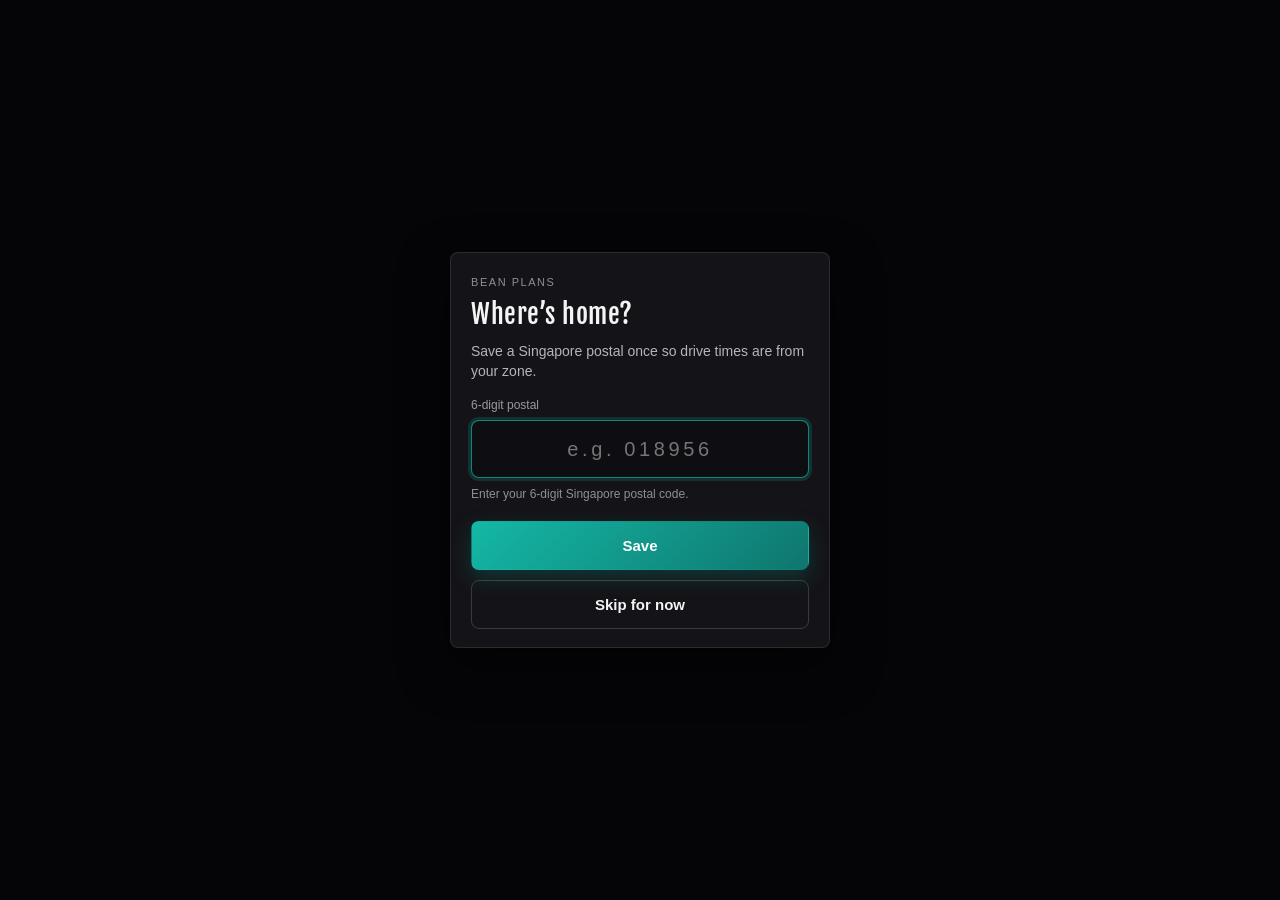
==== index.html @ d9439440 "Photo audit: replace dead/mismatched stills, add hh-prices pack - flavours: replace 2 dead Unsplash " ====
<!DOCTYPE html>
<html lang="en-SG">
<head>
  <meta charset="UTF-8" />
  <meta name="viewport" content="width=device-width, initial-scale=1, viewport-fit=cover" />
  <meta name="theme-color" content="#141418" />
  <meta name="description" content="Beanie Day — weekly couple discovery across Singapore." />
  <meta name="apple-mobile-web-app-capable" content="yes" />
  <meta name="apple-mobile-web-app-status-bar-style" content="black-translucent" />
  <meta name="apple-mobile-web-app-title" content="Bean Plans" />
  <meta name="mobile-web-app-capable" content="yes" />
  <meta name="format-detection" content="telephone=no" />
  <link rel="preconnect" href="https://fonts.googleapis.com" />
  <link rel="preconnect" href="https://fonts.gstatic.com" crossorigin />
  <link href="https://fonts.googleapis.com/css2?family=Cantarell:ital,wght@0,400;0,700;1,400&family=Fjalla+One&display=swap" rel="stylesheet" />
  <link rel="manifest" href="manifest.json" />
  <link rel="icon" href="icons/favicon.svg" type="image/svg+xml" />
  <link rel="apple-touch-icon" href="icons/icon-192.svg" />
  <link rel="stylesheet" href="css/app.css?v=1" />
  <title>Bean Plans</title>
  <script>
    // Ensure trailing slash on GitHub Pages project URLs so relative assets resolve
    (function () {
      var p = location.pathname;
      if (p.slice(-1) !== "/" && !/\.[a-zA-Z0-9]+$/.test(p)) {
        location.replace(p + "/" + location.search + location.hash);
      }
    })();
  </script>
</head>
<body class="intro-active">
  <a class="skip-link" href="#main">Skip to content</a>
  <noscript>
    <div style="padding:24px;font-family:system-ui;text-align:center">
      Beanie Day needs JavaScript enabled to load this week’s finds.
    </div>
  </noscript>

  <!-- Cinematic intro (Meat Mastery–style) -->
  <section class="intro" id="intro" aria-label="Explore Beanie Day">
    <div class="intro-panels">
      <button type="button" class="intro-panel intro-panel-food" data-enter-tab="flavours" aria-label="Explore Food">
        <div class="intro-panel-media" style="background-image:url('https://images.unsplash.com/photo-1414235077428-338989a2e8c0?w=1200&q=80&auto=format&fit=crop')"></div>
        <div class="intro-panel-shade"></div>
        <div class="intro-panel-copy intro-panel-copy-top">
          <h2 class="intro-panel-title">Food</h2>
          <p class="intro-panel-tag">TASTE, TABLE & NEW MENUS</p>
        </div>
      </button>

      <button type="button" class="intro-panel intro-panel-drinks" data-enter-tab="happy-hour" aria-label="Explore Drinks">
        <div class="intro-panel-media" style="background-image:url('https://images.unsplash.com/photo-1514362545857-3bc16c4c7d1b?w=1200&q=80&auto=format&fit=crop')"></div>
        <div class="intro-panel-shade"></div>
        <div class="intro-panel-copy intro-panel-copy-mid">
          <h2 class="intro-panel-title">Drinks</h2>
          <p class="intro-panel-tag">POUR, SIP & HAPPY HOUR</p>
        </div>
      </button>

      <button type="button" class="intro-panel intro-panel-activities" data-enter-tab="this-week" aria-label="Explore Activities">
        <div class="intro-panel-media" style="background-image:url('https://images.unsplash.com/photo-1492684223066-81342ee5ff30?w=1200&q=80&auto=format&fit=crop')"></div>
        <div class="intro-panel-shade"></div>
        <div class="intro-panel-copy intro-panel-copy-bottom">
          <h2 class="intro-panel-title">Activities</h2>
          <p class="intro-panel-tag">GO, BROWSE & DISCOVER</p>
        </div>
      </button>
    </div>

  </section>

  <div class="app-shell" id="app-shell">
  <div class="bg-blobs" aria-hidden="true">
    <span class="blob blob-a"></span>
    <span class="blob blob-b"></span>
    <span class="blob blob-c"></span>
  </div>

  <header class="top-bar" id="nav-bar">
    <div class="top-bar-inner">
      <button type="button" class="brand-lockup brand-lockup-btn" id="home-btn" title="Back to explore" aria-label="Back to explore">
        <span class="brand-mark" aria-hidden="true">🧢</span>
        <div class="brand-text">
          <p class="brand-name">Bean Plans</p>
          <p class="brand-sub" id="week-label">This week</p>
        </div>
      </button>
      <div class="top-actions">
        <button type="button" class="fab-btn" id="install-btn" hidden title="Install" aria-label="Install">
          <span aria-hidden="true">↓</span>
        </button>
        <button type="button" class="fab-btn" id="search-toggle" title="Search" aria-label="Search" aria-expanded="false" aria-controls="search-sheet" hidden>
          <span aria-hidden="true">🔍</span>
        </button>
        <button type="button" class="fab-btn menu-toggle" id="menu-toggle" title="Menu" aria-label="Menu" aria-expanded="false" aria-controls="nav-drawer">
          <span class="menu-icon" aria-hidden="true"><span></span><span></span><span></span></span>
        </button>
      </div>
    </div>
  </header>

  <div class="nav-backdrop" id="nav-backdrop" hidden></div>
  <nav class="nav-drawer" id="nav-drawer" hidden aria-label="Main menu">
    <div class="nav-drawer-inner">
      <p class="nav-drawer-kicker">Bean Plans</p>
      <button type="button" class="nav-drawer-item" data-nav-action="explore">
        <span aria-hidden="true">🏠</span> Explore
      </button>
      <button type="button" class="nav-drawer-item" data-nav-action="search">
        <span aria-hidden="true">🔍</span> Search
      </button>
      <button type="button" class="nav-drawer-item" data-nav-action="install">
        <span aria-hidden="true">↓</span> Install
      </button>
      <button type="button" class="nav-drawer-item" data-nav-action="home-postal">
        <span aria-hidden="true">📮</span> Home postal
      </button>
      <a class="nav-drawer-item" href="causeway.html">
        <span aria-hidden="true">🛣️</span> Causeway traffic
      </a>
      <p class="nav-drawer-note">Near-home first · fresh finds only</p>
    </div>
  </nav>

  <main id="main" class="main">
    <section class="hero" id="hero">
      <div class="hero-badge">
        <span class="pulse-dot" aria-hidden="true"></span>
        <span id="week-refresh">Fresh finds this week</span>
      </div>
      <h1 class="hero-title">What’s new this week?</h1>
      <p class="hero-note" id="week-note">Fresh openings, pop-ups, and limited-run finds — not the places you already know.</p>
      <div class="hero-stats" id="hero-stats" aria-hidden="true">
        <div class="stat-chip"><span class="stat-emoji">🆕</span><span class="stat-num" id="stat-picks">0</span><span class="stat-lbl">fresh picks</span></div>
        <div class="stat-chip"><span class="stat-emoji">🍺</span><span class="stat-num" id="stat-hh">0</span><span class="stat-lbl">new deals</span></div>
        <div class="stat-chip"><span class="stat-emoji">🏡</span><span class="stat-num" id="stat-near">0</span><span class="stat-lbl">near finds</span></div>
      </div>
    </section>

    <div class="search-sheet" id="search-sheet" hidden>
      <div class="search-field">
        <span class="search-emoji" aria-hidden="true">🔎</span>
        <label class="sr-only" for="search-input">Search</label>
        <input type="search" id="search-input" placeholder="Search places, food, deals…" autocomplete="off" enterkeyhint="search" />
        <button type="button" class="search-clear" id="search-clear" hidden aria-label="Clear">✕</button>
      </div>
      <div class="filter-row" id="filter-chips" role="group" aria-label="Filters">
        <button type="button" class="filter-pill" data-filter="AC" aria-pressed="false"><span>❄️</span> AC</button>
        <button type="button" class="filter-pill" data-filter="near" aria-pressed="false"><span>🏡</span> Near</button>
        <button type="button" class="filter-pill" data-filter="highlight" aria-pressed="false"><span>⭐</span> Top</button>
        <button type="button" class="filter-pill" data-filter="weekend" aria-pressed="false"><span>🎉</span> Weekend</button>
      </div>
    </div>

    <!-- Horizontal category scroller -->
    <div class="cat-scroll-wrap">
      <div class="cat-scroll" id="cat-scroll" role="tablist" aria-label="Categories">
        <!-- Injected -->
      </div>
    </div>

    <section class="tab-panel" id="tab-panel" role="tabpanel">
      <header class="section-header">
        <div class="section-icon" id="section-icon" aria-hidden="true">✨</div>
        <div class="section-header-text">
          <h2 class="section-title" id="panel-title">This Week</h2>
          <p class="section-subtitle" id="panel-blurb"></p>
        </div>
        <span class="section-count" id="section-count" hidden></span>
      </header>

      <div class="hh-banner" id="hh-banner" hidden>
        <div class="hh-banner-text">
          <strong>🍻 Hunting the cheapest pint?</strong>
          <span>Happy-hour draught prices across Singapore, ranked cheapest first.</span>
        </div>
        <button type="button" class="hh-banner-cta" id="hh-banner-link">See ranking →</button>
      </div>

      <div class="card-list" id="card-list">
        <div class="loading-state">
          <div class="loading-cards" aria-hidden="true">
            <div class="skeleton-card"></div>
            <div class="skeleton-card"></div>
          </div>
          <p>Gathering this week’s vibes…</p>
        </div>
      </div>

      <div class="empty-state" id="empty-state" hidden>
        <div class="empty-art" aria-hidden="true">🧐</div>
        <p class="empty-title">Nothing in this section</p>
        <p class="empty-copy">Try another category — fresh picks rotate every Friday.</p>
      </div>
    </section>

    <footer class="app-footer">
      <p class="footer-line" id="footer-sources"></p>
      <p class="footer-offline" id="offline-status" hidden>📡 Offline · showing saved week</p>
    </footer>
  </main>

  <nav class="tab-bar" id="tab-nav" aria-label="Sections" role="tablist"></nav>
  </div><!-- /.app-shell -->


  <div id="home-postal-modal" class="home-postal-modal" hidden aria-hidden="true" role="dialog" aria-modal="true" aria-labelledby="home-postal-title">
    <div class="home-postal-backdrop" id="home-postal-backdrop"></div>
    <div class="home-postal-card">
      <p class="home-postal-kicker">Bean Plans</p>
      <h2 class="home-postal-title" id="home-postal-title">Where’s home?</h2>
      <p class="home-postal-copy">Save a Singapore postal once so drive times are from your zone.</p>
      <label class="home-postal-label" for="home-postal-input">6-digit postal</label>
      <input id="home-postal-input" class="home-postal-input" type="text" inputmode="numeric" pattern="[0-9]{6}" maxlength="6" autocomplete="postal-code" placeholder="e.g. 018956" aria-describedby="home-postal-error home-postal-hint" />
      <p class="home-postal-error" id="home-postal-error" hidden role="alert"></p>
      <p class="home-postal-hint" id="home-postal-hint"></p>
      <div class="home-postal-actions">
        <button type="button" class="home-postal-btn home-postal-btn-primary" id="home-postal-save">Save</button>
        <button type="button" class="home-postal-btn home-postal-btn-secondary" id="home-postal-skip">Skip for now</button>
      </div>
    </div>
  </div>

  <div class="toast" id="toast" role="status" aria-live="polite" hidden></div>

  <dialog class="sheet" id="ios-install-dialog">
    <form method="dialog" class="sheet-body">
      <div class="sheet-handle" aria-hidden="true"></div>
      <div class="sheet-emoji" aria-hidden="true">📱</div>
      <h3 class="sheet-title">Add to Home Screen</h3>
      <p class="sheet-copy">iPhone: Share → <strong>Add to Home Screen</strong></p>
      <p class="sheet-copy">Android: menu → <strong>Install app</strong></p>
      <button type="submit" class="btn-fill">Got it ✨</button>
    </form>
  </dialog>

  <script src="js/beanie-guards.js?v=3" defer></script>
  <script src="js/home-postal.js?v=6" defer></script>
  <script src="js/app.js?v=27" defer></script>
  <script>
    // Intro taps must work even if the baked part loader fails
    (function () {
      var intro = document.getElementById("intro");
      if (!intro) return;
      intro.addEventListener("click", function (e) {
        var panel = e.target && e.target.closest && e.target.closest("[data-enter-tab]");
        if (!panel) return;
        var tab = panel.getAttribute("data-enter-tab") || "this-week";
        if (typeof window.__beanieEnterApp === "function") {
          window.__beanieEnterApp(tab);
          return;
        }
        document.body.classList.remove("intro-active", "postal-pending");
        if (location.hash !== "#" + tab) location.hash = tab;
      });
    })();
  </script>
  <script>
    // If the app shell never paints cards within 8s, offer a hard reset (clears SW + caches)
    window.__beanieBoot = setTimeout(function () {
      var list = document.getElementById("card-list");
      if (!list || list.querySelector(".card") || list.querySelector(".empty-state")) return;
      list.textContent = "";
      var box = document.createElement("div");
      box.className = "empty-state";
      box.style.padding = "32px 16px";
      box.innerHTML =
        '<div class="empty-art">🔄</div>' +
        '<p class="empty-title">Stuck loading?</p>' +
        '<p class="empty-copy">Tap below to clear the cache and reload.</p>' +
        '<button type="button" id="beanie-hard-reset" class="btn-fill" style="margin-top:16px">Reload clean</button>';
      list.appendChild(box);
      var btn = document.getElementById("beanie-hard-reset");
      if (btn) {
        btn.onclick = function () {
          var done = function () {
            location.reload();
          };
          if ("serviceWorker" in navigator) {
            navigator.serviceWorker.getRegistrations().then(function (regs) {
              return Promise.all(regs.map(function (r) { return r.unregister(); }));
            }).then(function () {
              if (window.caches) {
                return caches.keys().then(function (keys) {
                  return Promise.all(keys.map(function (k) { return caches.delete(k); }));
                });
              }
            }).then(done).catch(done);
          } else {
            done();
          }
        };
      }
    }, 8000);
  </script>
</body>
</html>
---- css/app.css ----
/* Beanie Day — visual-first, colorful, friendly UI */

:root {
  --bg: #f4f7fb;
  --surface: #ffffff;
  --ink: #0f172a;
  --ink-2: #475569;
  --ink-3: #94a3b8;
  --line: rgba(15, 23, 42, 0.08);
  --teal: #0f766e;
  --teal-bright: #14b8a6;
  --coral: #f97316;
  --pink: #ec4899;
  --violet: #8b5cf6;
  --blue: #3b82f6;
  --amber: #f59e0b;
  --rose: #f43f5e;
  --lime: #84cc16;
  --sky: #0ea5e9;
  --shadow: 0 12px 40px rgba(15, 23, 42, 0.1);
  --shadow-sm: 0 4px 16px rgba(15, 23, 42, 0.08);
  --radius: 22px;
  --radius-sm: 14px;
  --tab-h: 68px;
  --safe-b: env(safe-area-inset-bottom, 0px);
  --safe-t: env(safe-area-inset-top, 0px);
  --font: -apple-system, BlinkMacSystemFont, "SF Pro Text", "Segoe UI", Roboto, Helvetica, Arial, sans-serif;
  --ease: cubic-bezier(0.22, 1, 0.36, 1);
  --spring: cubic-bezier(0.34, 1.4, 0.64, 1);
  --max: 560px;
}

@media (prefers-color-scheme: dark) {
  :root {
    --bg: #0b1220;
    --surface: #151d2e;
    --ink: #f1f5f9;
    --ink-2: #94a3b8;
    --ink-3: #64748b;
    --line: rgba(255, 255, 255, 0.08);
    --shadow: 0 12px 40px rgba(0, 0, 0, 0.45);
    --shadow-sm: 0 4px 16px rgba(0, 0, 0, 0.3);
  }

  .skeleton-card {
    background: linear-gradient(90deg, #1e293b 25%, #334155 50%, #1e293b 75%);
  }
}

*,
*::before,
*::after {
  box-sizing: border-box;
}

html {
  -webkit-text-size-adjust: 100%;
  scroll-behavior: smooth;
}

body {
  margin: 0;
  min-height: 100dvh;
  font-family: var(--font);
  font-size: 16px;
  line-height: 1.4;
  color: var(--ink);
  background: var(--bg);
  padding-bottom: calc(var(--tab-h) + var(--safe-b) + 20px);
  -webkit-font-smoothing: antialiased;
  overflow-x: hidden;
}

/* ========== Intro landing (Meat Mastery style) ========== */

body.intro-active {
  padding-bottom: 0;
  overflow: hidden;
  background: #000;
}

body.intro-active .app-shell {
  visibility: hidden;
  pointer-events: none;
  position: fixed;
  inset: 0;
  opacity: 0;
}

body.intro-active .intro {
  display: flex;
}

.intro {
  display: none;
  position: fixed;
  inset: 0;
  z-index: 200;
  background: #050505;
  flex-direction: column;
  color: #fff;
  animation: introIn 0.55s var(--ease) both;
}

.intro.is-leaving {
  animation: introOut 0.4s var(--ease) both;
  pointer-events: none;
}

@keyframes introIn {
  from {
    opacity: 0;
  }
  to {
    opacity: 1;
  }
}

@keyframes introOut {
  to {
    opacity: 0;
    transform: scale(1.02);
  }
}

.intro-panels {
  position: absolute;
  inset: 0;
  display: flex;
  flex-direction: column;
}

.intro-panel {
  position: relative;
  flex: 1;
  border: 0;
  padding: 0;
  margin: 0;
  cursor: pointer;
  overflow: hidden;
  text-align: left;
  color: #fff;
  background: #111;
  -webkit-tap-highlight-color: transparent;
  transition: flex 0.45s var(--ease);
}

.intro-panel:active {
  flex: 1.15;
}

.intro-panel-media {
  position: absolute;
  inset: 0;
  background-size: cover;
  background-position: center;
  transform: scale(1.06);
  transition: transform 0.7s var(--ease), filter 0.35s;
  filter: brightness(0.72) saturate(1.05);
}

.intro-panel:hover .intro-panel-media,
.intro-panel:focus-visible .intro-panel-media {
  transform: scale(1.12);
  filter: brightness(0.85) saturate(1.1);
}

.intro-panel-shade {
  position: absolute;
  inset: 0;
  background:
    linear-gradient(180deg, rgba(0, 0, 0, 0.15) 0%, transparent 35%, rgba(0, 0, 0, 0.75) 100%),
    linear-gradient(90deg, rgba(0, 0, 0, 0.35) 0%, transparent 55%);
  pointer-events: none;
}

/* Diagonal cuts between panels — like the reference */
.intro-panel-food {
  clip-path: polygon(0 0, 100% 0, 100% 88%, 0 100%);
  z-index: 3;
  margin-bottom: -8%;
}

.intro-panel-drinks {
  clip-path: polygon(0 12%, 100% 0, 100% 88%, 0 100%);
  z-index: 2;
  margin-top: -4%;
  margin-bottom: -8%;
}

.intro-panel-activities {
  clip-path: polygon(0 12%, 100% 0, 100% 100%, 0 100%);
  z-index: 1;
  margin-top: -4%;
}

.intro-panel-copy {
  position: absolute;
  z-index: 2;
  left: 22px;
  right: 34px;
  padding-bottom: env(safe-area-inset-bottom, 0px);
}

.intro-panel-copy-top {
  top: max(52px, calc(env(safe-area-inset-top, 0px) + 36px));
}

.intro-panel-copy-mid {
  bottom: 28%;
}

.intro-panel-copy-bottom {
  bottom: max(28px, calc(env(safe-area-inset-bottom, 0px) + 20px));
  text-align: right;
}

.intro-panel-title {
  margin: 0;
  font-size: clamp(36px, 10vw, 48px);
  font-weight: 800;
  letter-spacing: -0.03em;
  line-height: 1;
  text-shadow: 0 8px 32px rgba(0, 0, 0, 0.45);
}

.intro-panel-tag {
  margin: 8px 0 0;
  font-size: 11px;
  font-weight: 700;
  letter-spacing: 0.18em;
  text-transform: uppercase;
  color: rgba(255, 255, 255, 0.82);
  text-shadow: 0 2px 12px rgba(0, 0, 0, 0.5);
}

.brand-lockup-btn {
  border: 0;
  background: transparent;
  padding: 0;
  cursor: pointer;
  text-align: left;
  font: inherit;
  color: inherit;
}

.brand-lockup-btn:active {
  opacity: 0.75;
}

/* When app is showing */
body:not(.intro-active) .intro {
  display: none;
}

body:not(.intro-active) .app-shell {
  visibility: visible;
  opacity: 1;
  pointer-events: auto;
  position: relative;
  animation: appIn 0.45s var(--ease) both;
}

@keyframes appIn {
  from {
    opacity: 0;
    transform: translateY(12px);
  }
  to {
    opacity: 1;
    transform: none;
  }
}

@media (min-width: 700px) {
  .intro-panels {
    flex-direction: row;
  }

  .intro-panel-food,
  .intro-panel-drinks,
  .intro-panel-activities {
    clip-path: none;
    margin: 0;
    flex: 1;
  }

  .intro-panel-food {
    clip-path: polygon(0 0, 100% 0, 92% 100%, 0 100%);
    z-index: 3;
  }

  .intro-panel-drinks {
    clip-path: polygon(8% 0, 100% 0, 92% 100%, 0 100%);
    z-index: 2;
    margin-left: -4%;
    margin-right: -4%;
  }

  .intro-panel-activities {
    clip-path: polygon(8% 0, 100% 0, 100% 100%, 0 100%);
    z-index: 1;
  }

  .intro-panel-copy-top,
  .intro-panel-copy-mid,
  .intro-panel-copy-bottom {
    top: auto;
    bottom: 40px;
    text-align: left;
  }
}

@media (prefers-reduced-motion: reduce) {
  .intro,
  .intro-panel-media,
  body:not(.intro-active) .app-shell {
    animation: none !important;
    transition: none !important;
  }
}

button,
input {
  font: inherit;
  color: inherit;
  -webkit-tap-highlight-color: transparent;
}

a {
  color: var(--teal);
}

img {
  display: block;
  max-width: 100%;
}

.sr-only {
  position: absolute;
  width: 1px;
  height: 1px;
  padding: 0;
  margin: -1px;
  overflow: hidden;
  clip: rect(0, 0, 0, 0);
  border: 0;
}

.skip-link {
  position: absolute;
  left: 12px;
  top: -48px;
  z-index: 200;
  background: var(--teal);
  color: #fff;
  padding: 8px 14px;
  border-radius: 10px;
  text-decoration: none;
  font-weight: 600;
}

.skip-link:focus {
  top: calc(var(--safe-t) + 12px);
}

/* Animated background blobs */
.bg-blobs {
  position: fixed;
  inset: 0;
  pointer-events: none;
  z-index: 0;
  overflow: hidden;
}

.blob {
  position: absolute;
  border-radius: 50%;
  filter: blur(60px);
  opacity: 0.45;
  animation: floatBlob 14s ease-in-out infinite;
}

.blob-a {
  width: 280px;
  height: 280px;
  background: #5eead4;
  top: -60px;
  right: -40px;
}

.blob-b {
  width: 240px;
  height: 240px;
  background: #fdba74;
  top: 30%;
  left: -80px;
  animation-delay: -4s;
}

.blob-c {
  width: 200px;
  height: 200px;
  background: #c4b5fd;
  bottom: 15%;
  right: -50px;
  animation-delay: -8s;
}

@keyframes floatBlob {
  0%,
  100% {
    transform: translate(0, 0) scale(1);
  }
  50% {
    transform: translate(20px, -24px) scale(1.08);
  }
}

@media (prefers-color-scheme: dark) {
  .blob {
    opacity: 0.18;
  }
}

/* Top bar */
.top-bar {
  position: sticky;
  top: 0;
  z-index: 50;
  padding-top: var(--safe-t);
  background: rgba(244, 247, 251, 0.78);
  backdrop-filter: blur(16px) saturate(160%);
  -webkit-backdrop-filter: blur(16px) saturate(160%);
  border-bottom: 1px solid transparent;
  transition: border-color 0.2s, box-shadow 0.2s;
}

@media (prefers-color-scheme: dark) {
  .top-bar {
    background: rgba(11, 18, 32, 0.8);
  }
}

.top-bar.is-scrolled {
  border-bottom-color: var(--line);
  box-shadow: 0 4px 20px rgba(15, 23, 42, 0.06);
}

.top-bar-inner {
  max-width: var(--max);
  margin: 0 auto;
  padding: 10px 16px;
  display: flex;
  align-items: center;
  justify-content: space-between;
  gap: 12px;
}

.brand-lockup {
  display: flex;
  align-items: center;
  gap: 10px;
  min-width: 0;
}

.brand-avatar {
  width: 42px;
  height: 42px;
  border-radius: 14px;
  display: grid;
  place-items: center;
  font-size: 22px;
  background: linear-gradient(135deg, #14b8a6, #0f766e);
  box-shadow: 0 6px 16px rgba(15, 118, 110, 0.35);
  animation: bob 3s ease-in-out infinite;
}

@keyframes bob {
  0%,
  100% {
    transform: translateY(0);
  }
  50% {
    transform: translateY(-3px);
  }
}

.brand-name {
  margin: 0;
  font-size: 17px;
  font-weight: 800;
  letter-spacing: -0.02em;
  color: var(--ink);
}

.brand-sub {
  margin: 1px 0 0;
  font-size: 12px;
  font-weight: 600;
  color: var(--teal);
}

.top-actions {
  display: flex;
  gap: 8px;
}

.fab-btn {
  width: 42px;
  height: 42px;
  border: 0;
  border-radius: 14px;
  background: var(--surface);
  box-shadow: var(--shadow-sm);
  cursor: pointer;
  font-size: 18px;
  display: grid;
  place-items: center;
  transition: transform 0.2s var(--spring), box-shadow 0.2s;
}

.fab-btn:active {
  transform: scale(0.9);
}

.fab-btn[aria-expanded="true"] {
  background: linear-gradient(135deg, #14b8a6, #0f766e);
  box-shadow: 0 6px 16px rgba(15, 118, 110, 0.3);
}

/* Main */
.main {
  position: relative;
  z-index: 1;
  max-width: var(--max);
  margin: 0 auto;
  padding: 8px 16px 28px;
}

/* Hero */
.hero {
  padding: 8px 4px 18px;
  animation: fadeUp 0.5s var(--ease) both;
}

.hero-badge {
  display: inline-flex;
  align-items: center;
  gap: 8px;
  background: var(--surface);
  border-radius: 999px;
  padding: 6px 12px 6px 8px;
  font-size: 12px;
  font-weight: 700;
  color: var(--ink-2);
  box-shadow: var(--shadow-sm);
  margin-bottom: 12px;
}

.pulse-dot {
  width: 8px;
  height: 8px;
  border-radius: 50%;
  background: #22c55e;
  box-shadow: 0 0 0 0 rgba(34, 197, 94, 0.5);
  animation: pulse 1.8s ease-out infinite;
}

@keyframes pulse {
  0% {
    box-shadow: 0 0 0 0 rgba(34, 197, 94, 0.5);
  }
  70% {
    box-shadow: 0 0 0 10px rgba(34, 197, 94, 0);
  }
  100% {
    box-shadow: 0 0 0 0 rgba(34, 197, 94, 0);
  }
}

.hero-title {
  margin: 0;
  font-size: clamp(28px, 7vw, 36px);
  font-weight: 900;
  letter-spacing: -0.03em;
  line-height: 1.1;
  background: linear-gradient(120deg, #0f766e 0%, #2563eb 45%, #db2777 100%);
  -webkit-background-clip: text;
  background-clip: text;
  color: transparent;
}

.hero-note {
  margin: 10px 0 0;
  font-size: 15px;
  color: var(--ink-2);
  line-height: 1.45;
  max-width: 34em;
}

.hero-stats {
  display: flex;
  flex-wrap: wrap;
  gap: 8px;
  margin-top: 16px;
}

.stat-chip {
  display: inline-flex;
  align-items: center;
  gap: 6px;
  background: var(--surface);
  border-radius: 14px;
  padding: 8px 12px;
  box-shadow: var(--shadow-sm);
  font-size: 13px;
  font-weight: 700;
  animation: fadeUp 0.55s var(--ease) both;
}

.stat-chip:nth-child(2) {
  animation-delay: 0.06s;
}
.stat-chip:nth-child(3) {
  animation-delay: 0.12s;
}

.stat-emoji {
  font-size: 16px;
}
.stat-num {
  color: var(--ink);
  font-variant-numeric: tabular-nums;
}
.stat-lbl {
  color: var(--ink-3);
  font-weight: 600;
}

/* Search */
.search-sheet {
  margin-bottom: 14px;
  animation: fadeUp 0.3s var(--ease);
}

.search-sheet[hidden] {
  display: none;
}

.search-field {
  display: flex;
  align-items: center;
  gap: 8px;
  background: var(--surface);
  border-radius: 16px;
  padding: 12px 14px;
  box-shadow: var(--shadow-sm);
  border: 2px solid transparent;
  transition: border-color 0.2s;
}

.search-field:focus-within {
  border-color: var(--teal-bright);
}

.search-emoji {
  font-size: 16px;
}

#search-input {
  flex: 1;
  border: 0;
  outline: none;
  background: transparent;
  font-size: 16px;
  min-width: 0;
}

#search-input::placeholder {
  color: var(--ink-3);
}

.search-clear {
  border: 0;
  background: #e2e8f0;
  width: 24px;
  height: 24px;
  border-radius: 50%;
  font-size: 12px;
  cursor: pointer;
  color: var(--ink-2);
}

.search-clear[hidden] {
  display: none;
}

.filter-row {
  display: flex;
  gap: 8px;
  margin-top: 10px;
  overflow-x: auto;
  scrollbar-width: none;
  padding-bottom: 2px;
}

.filter-row::-webkit-scrollbar {
  display: none;
}

.filter-pill {
  flex: 0 0 auto;
  border: 0;
  background: var(--surface);
  border-radius: 999px;
  padding: 8px 14px;
  font-size: 13px;
  font-weight: 700;
  color: var(--ink-2);
  box-shadow: var(--shadow-sm);
  cursor: pointer;
  display: inline-flex;
  align-items: center;
  gap: 6px;
  transition: transform 0.2s var(--spring), background 0.2s, color 0.2s;
}

.filter-pill span {
  font-size: 14px;
}

.filter-pill[aria-pressed="true"] {
  background: linear-gradient(135deg, #14b8a6, #0f766e);
  color: #fff;
  transform: scale(1.04);
}

.filter-pill:active {
  transform: scale(0.96);
}

/* Category horizontal scroll */
.cat-scroll-wrap {
  margin: 0 -16px 16px;
}

.cat-scroll {
  display: flex;
  gap: 10px;
  overflow-x: auto;
  padding: 4px 16px 10px;
  scroll-snap-type: x mandatory;
  scrollbar-width: none;
  -webkit-overflow-scrolling: touch;
}

.cat-scroll::-webkit-scrollbar {
  display: none;
}

.cat-chip {
  flex: 0 0 auto;
  scroll-snap-align: start;
  border: 0;
  background: var(--surface);
  border-radius: 18px;
  padding: 12px 14px 10px;
  min-width: 88px;
  box-shadow: var(--shadow-sm);
  cursor: pointer;
  text-align: center;
  transition: transform 0.25s var(--spring), box-shadow 0.25s;
  position: relative;
  overflow: hidden;
}

.cat-chip::before {
  content: "";
  position: absolute;
  inset: 0;
  opacity: 0.14;
  background: var(--cat-color, var(--teal));
  transition: opacity 0.2s;
}

.cat-chip:active {
  transform: scale(0.94);
}

.cat-chip[aria-selected="true"] {
  transform: translateY(-2px) scale(1.03);
  box-shadow: 0 10px 28px color-mix(in srgb, var(--cat-color, var(--teal)) 35%, transparent);
}

.cat-chip[aria-selected="true"]::before {
  opacity: 0.28;
}

.cat-chip-emoji {
  position: relative;
  font-size: 26px;
  line-height: 1;
  display: block;
  margin-bottom: 6px;
  filter: drop-shadow(0 2px 4px rgba(0, 0, 0, 0.1));
}

.cat-chip-label {
  position: relative;
  font-size: 11px;
  font-weight: 800;
  letter-spacing: -0.01em;
  color: var(--ink);
}

/* Section */
.section-header {
  display: flex;
  align-items: flex-start;
  gap: 12px;
  margin-bottom: 14px;
  padding: 0 2px;
  animation: fadeUp 0.4s var(--ease) both;
}

.section-icon {
  width: 48px;
  height: 48px;
  border-radius: 16px;
  display: grid;
  place-items: center;
  font-size: 24px;
  background: var(--surface);
  box-shadow: var(--shadow-sm);
  flex-shrink: 0;
}

.section-title {
  margin: 0;
  font-size: 22px;
  font-weight: 900;
  letter-spacing: -0.02em;
}

.section-subtitle {
  margin: 4px 0 0;
  font-size: 13px;
  color: var(--ink-2);
  line-height: 1.35;
}

.section-count {
  margin-left: auto;
  flex-shrink: 0;
  background: linear-gradient(135deg, #14b8a6, #0f766e);
  color: #fff;
  font-size: 13px;
  font-weight: 800;
  min-width: 28px;
  height: 28px;
  padding: 0 8px;
  border-radius: 999px;
  display: grid;
  place-items: center;
}

.section-count[hidden] {
  display: none;
}

/* Cards */
.card-list {
  display: flex;
  flex-direction: column;
  gap: 18px;
}

.card {
  background: var(--surface);
  border-radius: var(--radius);
  overflow: hidden;
  box-shadow: var(--shadow);
  animation: cardPop 0.45s var(--spring) both;
  transition: transform 0.25s var(--ease), box-shadow 0.25s;
}

.card:active {
  transform: scale(0.985);
}

.card.is-open {
  box-shadow: 0 16px 48px rgba(15, 23, 42, 0.16);
}

@keyframes cardPop {
  from {
    opacity: 0;
    transform: translateY(18px) scale(0.96);
  }
  to {
    opacity: 1;
    transform: none;
  }
}

@keyframes fadeUp {
  from {
    opacity: 0;
    transform: translateY(10px);
  }
  to {
    opacity: 1;
    transform: none;
  }
}

/* Card hero media */
.card-media {
  position: relative;
  height: 168px;
  overflow: hidden;
  background: var(--card-grad, linear-gradient(135deg, #14b8a6, #0f766e));
}

.card-media img {
  width: 100%;
  height: 100%;
  object-fit: cover;
  transition: transform 0.6s var(--ease);
}

.card:hover .card-media img,
.card.is-open .card-media img {
  transform: scale(1.06);
}

.card-media-fallback {
  position: absolute;
  inset: 0;
  display: grid;
  place-items: center;
  font-size: 64px;
  animation: gentleFloat 4s ease-in-out infinite;
  filter: drop-shadow(0 8px 16px rgba(0, 0, 0, 0.15));
}

.card-media img[src] + .card-media-fallback,
.card-media.has-img .card-media-fallback {
  display: none;
}

@keyframes gentleFloat {
  0%,
  100% {
    transform: translateY(0) rotate(-2deg);
  }
  50% {
    transform: translateY(-8px) rotate(2deg);
  }
}

.card-media-shade {
  position: absolute;
  inset: 0;
  background: linear-gradient(180deg, transparent 30%, rgba(0, 0, 0, 0.55) 100%);
  pointer-events: none;
}

.card-media-top {
  position: absolute;
  top: 12px;
  left: 12px;
  right: 12px;
  display: flex;
  flex-wrap: wrap;
  gap: 6px;
  z-index: 2;
}

.badge {
  display: inline-flex;
  align-items: center;
  gap: 4px;
  height: 26px;
  padding: 0 10px;
  border-radius: 999px;
  font-size: 11px;
  font-weight: 800;
  letter-spacing: 0.01em;
  background: rgba(255, 255, 255, 0.92);
  color: var(--ink);
  backdrop-filter: blur(8px);
  box-shadow: 0 2px 8px rgba(0, 0, 0, 0.12);
}

.badge.top {
  background: linear-gradient(135deg, #fbbf24, #f59e0b);
  color: #422006;
}

.badge.rank {
  background: linear-gradient(135deg, #fde047, #eab308);
  color: #422006;
}

/* Top-3 carousel */
.top3-wrap {
  margin: 0 0 20px;
}

.top3-title {
  font-size: 15px;
  font-weight: 800;
  margin: 0 0 10px;
  letter-spacing: 0.01em;
}

.top3-carousel {
  display: flex;
  gap: 12px;
  overflow-x: auto;
  scroll-snap-type: x mandatory;
  -webkit-overflow-scrolling: touch;
  scrollbar-width: none;
  margin: 0 -4px;
  padding: 4px 4px 12px;
}

.top3-carousel::-webkit-scrollbar {
  display: none;
}

.top3-carousel .card {
  flex: 0 0 80%;
  max-width: 340px;
  scroll-snap-align: start;
}

/* Happy-hour banner → cheapest-pints ranking */
.hh-banner {
  display: flex;
  align-items: center;
  gap: 12px;
  margin: 0 0 14px;
  padding: 14px 16px;
  border-radius: var(--radius);
  background: linear-gradient(135deg, rgba(234, 179, 8, 0.16), rgba(217, 119, 6, 0.08));
  border: 1px solid rgba(234, 179, 8, 0.35);
}

.hh-banner-text {
  flex: 1;
  display: flex;
  flex-direction: column;
  gap: 2px;
  font-size: 13px;
}

.hh-banner-text strong {
  font-size: 14px;
}

.hh-banner-text span {
  color: var(--ink-soft);
}

.hh-banner-cta {
  flex-shrink: 0;
  border: 0;
  border-radius: 999px;
  padding: 10px 16px;
  font-size: 13px;
  font-weight: 800;
  color: #422006;
  background: linear-gradient(135deg, #fde047, #f59e0b);
  cursor: pointer;
}

.badge.near {
  background: linear-gradient(135deg, #60a5fa, #3b82f6);
  color: #fff;
}

/* Honest fallback notice when a distance-sorted tab can't compute distances */
.geo-note {
  margin: 0 0 14px;
  padding: 12px 14px;
  border-radius: var(--radius);
  background: rgba(96, 165, 250, 0.1);
  border: 1px solid rgba(96, 165, 250, 0.35);
  font-size: 13px;
  line-height: 1.5;
  color: var(--ink);
}

.geo-note-btn {
  border: 0;
  background: none;
  padding: 0;
  margin-left: 4px;
  font-size: 13px;
  font-weight: 800;
  color: #3b82f6;
  text-decoration: underline;
  cursor: pointer;
}

.badge.tag {
  background: rgba(15, 23, 42, 0.55);
  color: #fff;
}

.card-media-bottom {
  position: absolute;
  left: 14px;
  right: 14px;
  bottom: 12px;
  z-index: 2;
  display: flex;
  align-items: flex-end;
  justify-content: space-between;
  gap: 8px;
}

.travel-chip {
  display: inline-flex;
  align-items: center;
  gap: 5px;
  background: rgba(255, 255, 255, 0.95);
  color: var(--ink);
  font-size: 12px;
  font-weight: 800;
  padding: 6px 10px;
  border-radius: 999px;
  box-shadow: 0 2px 8px rgba(0, 0, 0, 0.12);
}

.expand-hint {
  width: 34px;
  height: 34px;
  border-radius: 50%;
  background: rgba(255, 255, 255, 0.95);
  display: grid;
  place-items: center;
  font-size: 16px;
  font-weight: 800;
  color: var(--teal);
  box-shadow: 0 2px 8px rgba(0, 0, 0, 0.12);
  transition: transform 0.3s var(--spring);
}

.card.is-open .expand-hint {
  transform: rotate(180deg);
  background: var(--teal);
  color: #fff;
}

/* Card body — compact by default */
.card-body {
  padding: 14px 16px 16px;
}

.card-title {
  margin: 0 0 6px;
  font-size: 18px;
  font-weight: 900;
  letter-spacing: -0.02em;
  line-height: 1.2;
}

.card-desc {
  margin: 0;
  font-size: 14px;
  color: var(--ink-2);
  line-height: 1.4;
  display: -webkit-box;
  -webkit-line-clamp: 2;
  -webkit-box-orient: vertical;
  overflow: hidden;
}

.card.is-open .card-desc {
  -webkit-line-clamp: unset;
  display: block;
}

/* Quick facts row */
.quick-facts {
  display: flex;
  flex-wrap: wrap;
  gap: 8px;
  margin-top: 12px;
}

.fact {
  display: inline-flex;
  align-items: center;
  gap: 5px;
  background: var(--bg);
  border-radius: 10px;
  padding: 6px 10px;
  font-size: 12px;
  font-weight: 700;
  color: var(--ink-2);
}

.fact-icon {
  font-size: 14px;
}

/* Expandable details */
.card-details {
  display: grid;
  grid-template-rows: 0fr;
  transition: grid-template-rows 0.35s var(--ease), opacity 0.25s, margin 0.35s;
  opacity: 0;
  margin-top: 0;
}

.card.is-open .card-details {
  grid-template-rows: 1fr;
  opacity: 1;
  margin-top: 14px;
}

.card-details-inner {
  overflow: hidden;
}

.detail-block {
  border-radius: 14px;
  padding: 12px 14px;
  margin-bottom: 8px;
  font-size: 13px;
  line-height: 1.4;
  color: var(--ink);
}

.detail-block:last-child {
  margin-bottom: 0;
}

.detail-block .label {
  display: flex;
  align-items: center;
  gap: 6px;
  font-size: 11px;
  font-weight: 800;
  text-transform: uppercase;
  letter-spacing: 0.04em;
  margin-bottom: 4px;
  opacity: 0.75;
}

.detail-why {
  background: linear-gradient(135deg, rgba(20, 184, 166, 0.15), rgba(15, 118, 110, 0.1));
  color: var(--teal);
}

.detail-deal {
  background: linear-gradient(135deg, rgba(251, 191, 36, 0.25), rgba(249, 115, 22, 0.12));
}

.detail-heat {
  background: linear-gradient(135deg, rgba(251, 113, 133, 0.2), rgba(244, 63, 94, 0.1));
  color: #be123c;
}

.detail-park {
  background: linear-gradient(135deg, rgba(96, 165, 250, 0.18), rgba(59, 130, 246, 0.1));
}

.detail-when {
  background: linear-gradient(135deg, rgba(167, 139, 250, 0.2), rgba(139, 92, 246, 0.1));
}

.card-footer {
  display: flex;
  align-items: center;
  justify-content: space-between;
  gap: 10px;
  margin-top: 12px;
  padding-top: 12px;
  border-top: 1px solid var(--line);
}

.source-link {
  display: inline-flex;
  align-items: center;
  gap: 6px;
  text-decoration: none;
  font-size: 14px;
  font-weight: 800;
  color: #fff;
  background: linear-gradient(135deg, #14b8a6, #0f766e);
  padding: 10px 14px;
  border-radius: 12px;
  box-shadow: 0 4px 12px rgba(15, 118, 110, 0.3);
  transition: transform 0.2s var(--spring);
}

.source-link:active {
  transform: scale(0.96);
}

.tap-hint {
  font-size: 12px;
  font-weight: 700;
  color: var(--ink-3);
}

/* Expandable card surface */
.card-hit {
  display: block;
  width: 100%;
  border: 0;
  background: transparent;
  padding: 0;
  text-align: left;
  cursor: pointer;
  color: inherit;
  outline: none;
  text-decoration: none;
}

.card-hit:focus-visible {
  box-shadow: inset 0 0 0 3px var(--teal-bright);
  border-radius: var(--radius);
}

/* Loading skeletons */
.loading-state {
  text-align: center;
  color: var(--ink-2);
  padding: 8px 0 24px;
}

.loading-cards {
  display: flex;
  flex-direction: column;
  gap: 16px;
  margin-bottom: 16px;
}

.skeleton-card {
  height: 220px;
  border-radius: var(--radius);
  background: linear-gradient(90deg, #e2e8f0 25%, #f1f5f9 50%, #e2e8f0 75%);
  background-size: 200% 100%;
  animation: shimmer 1.2s ease-in-out infinite;
}

@keyframes shimmer {
  0% {
    background-position: 200% 0;
  }
  100% {
    background-position: -200% 0;
  }
}

.empty-state {
  text-align: center;
  padding: 48px 20px;
}

.empty-state[hidden] {
  display: none;
}

.empty-art {
  font-size: 56px;
  animation: gentleFloat 3s ease-in-out infinite;
}

.empty-title {
  margin: 12px 0 0;
  font-size: 20px;
  font-weight: 900;
}

.empty-copy {
  margin: 6px 0 0;
  color: var(--ink-2);
  font-size: 14px;
}

/* Footer */
.app-footer {
  margin-top: 28px;
  text-align: center;
  padding: 0 8px;
}

.footer-line {
  margin: 0;
  font-size: 11px;
  line-height: 1.4;
  color: var(--ink-3);
}

.footer-offline {
  margin: 10px 0 0;
  font-size: 13px;
  font-weight: 800;
  color: var(--coral);
}

.footer-offline[hidden] {
  display: none;
}

/* Tab bar */
.tab-bar {
  position: fixed;
  left: 0;
  right: 0;
  bottom: 0;
  z-index: 60;
  display: flex;
  justify-content: space-around;
  align-items: stretch;
  height: calc(var(--tab-h) + var(--safe-b));
  padding: 6px 4px var(--safe-b);
  background: rgba(255, 255, 255, 0.88);
  backdrop-filter: blur(18px) saturate(160%);
  -webkit-backdrop-filter: blur(18px) saturate(160%);
  border-top: 1px solid var(--line);
  box-shadow: 0 -8px 32px rgba(15, 23, 42, 0.08);
}

@media (prefers-color-scheme: dark) {
  .tab-bar {
    background: rgba(21, 29, 46, 0.92);
  }
}

.tab-btn {
  flex: 1;
  min-width: 0;
  max-width: 76px;
  border: 0;
  background: transparent;
  padding: 4px 2px;
  cursor: pointer;
  color: var(--ink-3);
  display: flex;
  flex-direction: column;
  align-items: center;
  gap: 2px;
  transition: color 0.2s, transform 0.2s var(--spring);
}

.tab-btn .tab-emoji {
  font-size: 22px;
  line-height: 1;
  transition: transform 0.25s var(--spring);
  filter: grayscale(0.3);
}

.tab-btn .tab-label {
  font-size: 10px;
  font-weight: 800;
  letter-spacing: -0.02em;
  white-space: nowrap;
  overflow: hidden;
  text-overflow: ellipsis;
  max-width: 100%;
}

.tab-btn[aria-selected="true"] {
  color: var(--teal);
}

.tab-btn[aria-selected="true"] .tab-emoji {
  transform: scale(1.18) translateY(-2px);
  filter: none;
  animation: tabBounce 0.4s var(--spring);
}

@keyframes tabBounce {
  0% {
    transform: scale(0.8);
  }
  60% {
    transform: scale(1.25) translateY(-3px);
  }
  100% {
    transform: scale(1.18) translateY(-2px);
  }
}

.tab-btn:active {
  transform: scale(0.94);
}

/* Toast */
.toast {
  position: fixed;
  left: 50%;
  bottom: calc(var(--tab-h) + var(--safe-b) + 16px);
  transform: translateX(-50%);
  z-index: 100;
  background: linear-gradient(135deg, #0f172a, #1e293b);
  color: #fff;
  padding: 12px 18px;
  border-radius: 16px;
  font-size: 14px;
  font-weight: 700;
  box-shadow: var(--shadow);
  max-width: min(90vw, 320px);
  text-align: center;
  animation: toastIn 0.4s var(--spring);
}

.toast[hidden] {
  display: none;
}

@keyframes toastIn {
  from {
    opacity: 0;
    transform: translate(-50%, 16px) scale(0.9);
  }
  to {
    opacity: 1;
    transform: translate(-50%, 0) scale(1);
  }
}

/* Sheet */
.sheet {
  border: 0;
  border-radius: 24px 24px 0 0;
  padding: 0;
  margin: auto 0 0;
  width: 100%;
  max-width: 100%;
  background: var(--surface);
  color: var(--ink);
  box-shadow: var(--shadow);
}

.sheet::backdrop {
  background: rgba(15, 23, 42, 0.45);
  backdrop-filter: blur(4px);
}

.sheet-body {
  padding: 8px 22px calc(22px + var(--safe-b));
  text-align: center;
}

.sheet-handle {
  width: 40px;
  height: 5px;
  border-radius: 3px;
  background: #cbd5e1;
  margin: 6px auto 12px;
}

.sheet-emoji {
  font-size: 40px;
  margin-bottom: 8px;
}

.sheet-title {
  margin: 0 0 8px;
  font-size: 22px;
  font-weight: 900;
}

.sheet-copy {
  margin: 0 0 6px;
  font-size: 14px;
  color: var(--ink-2);
}

.btn-fill {
  display: block;
  width: 100%;
  margin-top: 18px;
  border: 0;
  border-radius: 16px;
  padding: 16px;
  font-size: 17px;
  font-weight: 800;
  background: linear-gradient(135deg, #14b8a6, #0f766e);
  color: #fff;
  cursor: pointer;
  box-shadow: 0 8px 24px rgba(15, 118, 110, 0.35);
}

.btn-fill:active {
  transform: scale(0.98);
}

/* Desktop */
@media (min-width: 720px) {
  .tab-bar {
    left: 50%;
    transform: translateX(-50%);
    width: min(480px, calc(100% - 32px));
    bottom: 18px;
    height: 72px;
    border-radius: 24px;
    padding: 8px 10px;
    border: 1px solid var(--line);
  }

  body {
    padding-bottom: 110px;
  }

  .toast {
    bottom: 110px;
  }

  .card-media {
    height: 200px;
  }
}

@media (prefers-reduced-motion: reduce) {
  *,
  *::before,
  *::after {
    animation-duration: 0.01ms !important;
    animation-iteration-count: 1 !important;
    transition-duration: 0.01ms !important;
  }
}

/* Beanie Day — discovery polish (loaded after styles.css) */

:root {
  --bg: #f2f7f6;
  --ink: #0b1f1c;
  --ink-2: #3d5652;
  --ink-3: #6b8580;
  --line: rgba(15, 118, 110, 0.12);
  --teal: #0d9488;
  --teal-deep: #0f766e;
  --teal-bright: #2dd4bf;
  --teal-ink: #115e59;
}

@media (prefers-color-scheme: dark) {
  :root {
    --bg: #071412;
    --surface: #10201d;
    --ink: #ecfdf8;
    --ink-2: #99b8b1;
    --ink-3: #6d8f88;
    --line: rgba(45, 212, 191, 0.14);
    --teal: #2dd4bf;
    --teal-deep: #14b8a6;
    --teal-bright: #5eead4;
    --teal-ink: #99f6e4;
  }
}

.badge.fresh {
  background: linear-gradient(135deg, #5eead4, #0d9488);
  color: #042f2e;
  box-shadow: 0 2px 10px rgba(13, 148, 136, 0.35);
}

.card.is-fresh {
  box-shadow: 0 12px 40px rgba(13, 148, 136, 0.14), var(--shadow);
}

.card-header {
  margin-bottom: 6px;
}

.card-meta {
  margin: 6px 0 0;
  font-size: 12px;
  font-weight: 700;
  color: var(--teal-ink, var(--teal));
  display: flex;
  flex-wrap: wrap;
  align-items: center;
  gap: 4px;
  line-height: 1.3;
}

.card-venue {
  font-weight: 800;
}

.card-meta-sep {
  opacity: 0.55;
}

.card-meta-zone,
.card-meta-drive {
  color: var(--ink-2);
  font-weight: 650;
}

.card-hit:focus-visible {
  box-shadow: inset 0 0 0 3px var(--teal-bright);
  border-radius: var(--radius);
  outline: 2px solid transparent;
}

.cat-chip:focus-visible,
.filter-pill:focus-visible,
.tab-btn:focus-visible,
.fab-btn:focus-visible,
.brand-lockup-btn:focus-visible,
.intro-panel:focus-visible,
.source-link:focus-visible {
  outline: 3px solid var(--teal-bright);
  outline-offset: 2px;
}

.empty-state {
  background: color-mix(in srgb, var(--teal) 6%, var(--surface));
  border: 1px solid var(--line);
  border-radius: var(--radius);
}

.detail-why {
  background: linear-gradient(135deg, rgba(45, 212, 191, 0.18), rgba(13, 148, 136, 0.1));
  color: var(--teal-ink, var(--teal));
}

.hero-title {
  background: linear-gradient(120deg, #0f766e 0%, #0d9488 35%, #2563eb 70%, #db2777 100%);
  -webkit-background-clip: text;
  background-clip: text;
  color: transparent;
}

.brand-avatar,
.section-count,
.filter-pill[aria-pressed="true"],
.fab-btn[aria-expanded="true"],
.source-link,
.btn-fill {
  background: linear-gradient(135deg, var(--teal-bright), var(--teal-deep));
}


/* —— Bean Plans wordmark + hamburger drawer —— */
.brand-mark {
  font-size: 20px;
  line-height: 1;
  flex-shrink: 0;
}

.brand-text {
  min-width: 0;
}

.brand-name {
  font-size: 18px;
  font-weight: 750;
  letter-spacing: 0.06em;
  text-transform: uppercase;
  font-variant-caps: all-small-caps;
  -webkit-font-smoothing: antialiased;
  color: #0f766e;
  background: none;
}

@media (prefers-color-scheme: dark) {
  .brand-name {
    color: #5eead4;
  }
}


.menu-toggle .menu-icon {
  display: grid;
  gap: 4px;
  width: 18px;
}

.menu-toggle .menu-icon span {
  display: block;
  height: 2px;
  border-radius: 2px;
  background: currentColor;
  background: #0f766e;
}

@media (prefers-color-scheme: dark) {
  .menu-toggle .menu-icon span {
    background: #5eead4;
  }
}

.menu-toggle[aria-expanded="true"] {
  background: linear-gradient(135deg, #2dd4bf, #0f766e);
  color: #fff;
}

.menu-toggle[aria-expanded="true"] .menu-icon span {
  background: #fff;
}

.nav-backdrop {
  position: fixed;
  inset: 0;
  z-index: 60;
  background: rgba(7, 20, 18, 0.45);
  -webkit-backdrop-filter: blur(2px);
  backdrop-filter: blur(2px);
}

.nav-drawer {
  position: fixed;
  top: 0;
  right: 0;
  z-index: 70;
  width: min(86vw, 320px);
  height: 100%;
  padding: calc(var(--safe-t, env(safe-area-inset-top, 0px)) + 18px) 18px
    calc(env(safe-area-inset-bottom, 0px) + 24px);
  background: rgba(255, 255, 255, 0.92);
  -webkit-backdrop-filter: blur(18px) saturate(160%);
  backdrop-filter: blur(18px) saturate(160%);
  border-left: 1px solid rgba(15, 118, 110, 0.14);
  box-shadow: -12px 0 40px rgba(15, 118, 110, 0.16);
  transform: translateX(0);
}

@media (prefers-color-scheme: dark) {
  .nav-drawer {
    background: rgba(16, 32, 29, 0.94);
    border-left-color: rgba(45, 212, 191, 0.16);
  }
}

.nav-drawer[hidden],
.nav-backdrop[hidden] {
  display: none !important;
}

.nav-drawer-inner {
  display: flex;
  flex-direction: column;
  gap: 8px;
}

.nav-drawer-kicker {
  margin: 8px 4px 12px;
  font-size: 12px;
  font-weight: 800;
  letter-spacing: 0.14em;
  text-transform: uppercase;
  color: #0f766e;
}

@media (prefers-color-scheme: dark) {
  .nav-drawer-kicker {
    color: #5eead4;
  }
}

.nav-drawer-item {
  display: flex;
  align-items: center;
  gap: 12px;
  width: 100%;
  border: 0;
  border-radius: 14px;
  padding: 14px 16px;
  background: color-mix(in srgb, #0f766e 8%, transparent);
  color: var(--ink, #0b1f1c);
  font-size: 16px;
  font-weight: 750;
  text-align: left;
  cursor: pointer;
  -webkit-tap-highlight-color: transparent;
  text-decoration: none;
  box-sizing: border-box;
}

.nav-drawer-item:active {
  transform: scale(0.98);
  background: color-mix(in srgb, #0f766e 16%, transparent);
}

.nav-drawer-note {
  margin: 16px 4px 0;
  font-size: 13px;
  font-weight: 650;
  color: var(--ink-3, #6b8580);
  letter-spacing: 0.01em;
}

body.nav-open {
  overflow: hidden;
}

/* Source link outside card-hit — tappable on iOS */
.card-source-row {
  padding: 0 14px 14px;
  display: flex;
  justify-content: flex-end;
}

.source-link {
  position: relative;
  z-index: 2;
  pointer-events: auto !important;
  -webkit-user-select: none;
  user-select: none;
  touch-action: manipulation;
  color: #fff !important;
  background: linear-gradient(135deg, #14b8a6, #0f766e) !important;
  box-shadow: 0 4px 14px rgba(15, 118, 110, 0.38);
  font-weight: 800;
  max-width: 100%;
}

.source-link span[aria-hidden="true"] {
  margin-left: 2px;
  opacity: 0.95;
}


/* Friday zone-pass honesty banner */
.zone-pass {
  margin-top: 12px;
  padding: 10px 12px;
  border-radius: 14px;
  background: color-mix(in srgb, var(--surface) 92%, #0f766e 8%);
  box-shadow: var(--shadow-sm);
  border: 1px solid color-mix(in srgb, #0f766e 18%, transparent);
}
.zone-pass-chips {
  display: flex;
  flex-wrap: wrap;
  gap: 6px;
}
.zone-chip {
  display: inline-flex;
  align-items: center;
  gap: 4px;
  font-size: 11px;
  font-weight: 700;
  letter-spacing: 0.01em;
  padding: 4px 9px;
  border-radius: 999px;
  background: var(--surface);
  color: var(--ink-2);
}
.zone-chip.is-filled {
  background: color-mix(in srgb, #22c55e 18%, var(--surface));
  color: #166534;
}
.zone-chip.is-empty {
  color: var(--ink-3);
}
.zone-chip.is-skipped {
  color: var(--ink-3);
  opacity: 0.85;
}
.zone-pass-copy {
  margin: 8px 0 0;
  font-size: 12px;
  line-height: 1.4;
  color: var(--ink-2);
  font-weight: 600;
}

/* Intro tap affordance — prevent iOS text selection on panels */
.intro-panel {
  -webkit-user-select: none;
  user-select: none;
  touch-action: manipulation;
}

/* Bean Plans — night-out interior (after cinematic intro). Intro untouched. */

body:not(.intro-active) {
  --bg: #050505;
  --surface: #0f0f14;
  --ink: #fafafa;
  --ink-2: #a1a1aa;
  --ink-3: #71717a;
  --line: rgba(255, 255, 255, 0.1);
  --teal: #2dd4bf;
  --teal-bright: #5eead4;
  --teal-deep: #0f766e;
  --teal-ink: #99f6e4;
  --shadow: 0 16px 48px rgba(0, 0, 0, 0.55);
  --shadow-sm: 0 4px 18px rgba(0, 0, 0, 0.35);
  --radius: 16px;
  --radius-sm: 12px;
  color: var(--ink);
  background: #050505;
}

body:not(.intro-active) .app-shell {
  background: #050505;
  color: var(--ink);
}

/* Hide pastel rainbow blobs entirely in-app */
body:not(.intro-active) .bg-blobs {
  display: none !important;
}

/* Kill candy loop animations on interior */
body:not(.intro-active) .blob,
body:not(.intro-active) .brand-avatar,
body:not(.intro-active) .card-media-fallback,
body:not(.intro-active) .empty-art,
body:not(.intro-active) .tab-btn .tab-emoji,
body:not(.intro-active) .tab-btn[aria-selected="true"] .tab-emoji {
  animation: none !important;
}

/* Top bar — smoked glass */
body:not(.intro-active) .top-bar {
  background: rgba(5, 5, 5, 0.82);
  border-bottom-color: transparent;
}
body:not(.intro-active) .top-bar.is-scrolled {
  border-bottom-color: var(--line);
  box-shadow: 0 8px 28px rgba(0, 0, 0, 0.4);
}
body:not(.intro-active) .brand-name {
  color: #fafafa;
  background: none;
  -webkit-text-fill-color: #fafafa;
  letter-spacing: 0.08em;
}
body:not(.intro-active) .brand-sub {
  color: rgba(255, 255, 255, 0.55);
}
body:not(.intro-active) .fab-btn {
  background: rgba(255, 255, 255, 0.06);
  box-shadow: none;
  border: 1px solid rgba(255, 255, 255, 0.1);
  border-radius: 12px;
  color: #fafafa;
  transition: transform 0.22s var(--spring), background 0.22s, border-color 0.22s;
}
body:not(.intro-active) .fab-btn:active {
  transform: scale(0.92);
}
body:not(.intro-active) .fab-btn[aria-expanded="true"],
body:not(.intro-active) .menu-toggle[aria-expanded="true"] {
  background: rgba(45, 212, 191, 0.16);
  border-color: rgba(45, 212, 191, 0.4);
  box-shadow: none;
}
body:not(.intro-active) .menu-toggle .menu-icon span {
  background: #fafafa;
}

/* Hero — sharp white, no gradient text */
body:not(.intro-active) .hero-title {
  background: none !important;
  -webkit-background-clip: unset !important;
  background-clip: unset !important;
  -webkit-text-fill-color: #fafafa;
  color: #fafafa;
  letter-spacing: -0.04em;
}
body:not(.intro-active) .hero-badge {
  background: rgba(255, 255, 255, 0.05);
  border: 1px solid rgba(255, 255, 255, 0.1);
  box-shadow: none;
  color: var(--ink-2);
}
body:not(.intro-active) .hero-note {
  color: var(--ink-2);
}
body:not(.intro-active) .stat-chip {
  background: rgba(255, 255, 255, 0.04);
  border: 1px solid rgba(255, 255, 255, 0.08);
  box-shadow: none;
  border-radius: 12px;
}
body:not(.intro-active) .stat-emoji {
  filter: grayscale(0.45);
  opacity: 0.75;
}

/* Zone pass — flatter; filled = teal hairline/fill */
body:not(.intro-active) .zone-pass {
  background: rgba(255, 255, 255, 0.03);
  border: 1px solid rgba(255, 255, 255, 0.08);
  box-shadow: none;
  border-radius: 14px;
}
body:not(.intro-active) .zone-chip {
  background: rgba(255, 255, 255, 0.04);
  color: var(--ink-2);
  border: 1px solid rgba(255, 255, 255, 0.08);
  border-radius: 8px;
  font-weight: 650;
  box-shadow: none;
}
body:not(.intro-active) .zone-chip.is-filled {
  background: rgba(45, 212, 191, 0.12);
  border-color: rgba(45, 212, 191, 0.45);
  color: #99f6e4;
  box-shadow: none;
}
body:not(.intro-active) .zone-chip.is-empty,
body:not(.intro-active) .zone-chip.is-skipped {
  color: var(--ink-3);
}

/* Search + filters — flatter; pressed = teal hairline/fill, no candy glow */
body:not(.intro-active) .search-field {
  background: rgba(255, 255, 255, 0.04);
  border: 1px solid rgba(255, 255, 255, 0.12);
  box-shadow: none;
  border-radius: 14px;
  transition: border-color 0.25s var(--ease), box-shadow 0.25s;
}
body:not(.intro-active) .search-field:focus-within {
  border-color: rgba(45, 212, 191, 0.55);
  box-shadow: 0 0 0 2px rgba(45, 212, 191, 0.18);
}
body:not(.intro-active) .search-clear {
  background: rgba(255, 255, 255, 0.1);
  color: var(--ink-2);
}
body:not(.intro-active) .filter-pill {
  background: rgba(255, 255, 255, 0.04);
  border: 1px solid rgba(255, 255, 255, 0.1);
  box-shadow: none;
  border-radius: 999px;
  color: var(--ink-2);
  transition: transform 0.2s var(--spring), background 0.2s, border-color 0.2s, color 0.2s;
}
body:not(.intro-active) .filter-pill span {
  opacity: 0.65;
  font-size: 12px;
}
body:not(.intro-active) .filter-pill[aria-pressed="true"] {
  background: rgba(45, 212, 191, 0.14);
  border-color: rgba(45, 212, 191, 0.5);
  color: #ecfdf5;
  transform: none;
  box-shadow: none;
}
body:not(.intro-active) .filter-pill:active {
  transform: scale(0.96);
}

/* Category row — text-only pills (emoji hidden) */
body:not(.intro-active) .cat-chip {
  min-width: auto;
  padding: 10px 16px;
  border-radius: 999px;
  background: transparent;
  border: 1px solid rgba(255, 255, 255, 0.14);
  box-shadow: none;
  text-align: left;
  transition: transform 0.22s var(--spring), background 0.22s, border-color 0.22s;
}
body:not(.intro-active) .cat-chip::before {
  display: none;
}
body:not(.intro-active) .cat-chip-emoji {
  display: none !important;
}
body:not(.intro-active) .cat-chip-label {
  font-size: 13px;
  font-weight: 750;
  letter-spacing: 0.04em;
  text-transform: uppercase;
  color: rgba(255, 255, 255, 0.72);
}
body:not(.intro-active) .cat-chip[aria-selected="true"] {
  transform: none;
  background: #fafafa;
  border-color: #fafafa;
  box-shadow: none;
}
body:not(.intro-active) .cat-chip[aria-selected="true"] .cat-chip-label {
  color: #0a0a0a;
}
body:not(.intro-active) .cat-chip:active {
  transform: scale(0.97);
}

/* Section header */
body:not(.intro-active) .section-icon {
  display: none;
}
body:not(.intro-active) .section-title {
  letter-spacing: -0.03em;
  color: #fafafa;
}
body:not(.intro-active) .section-count {
  background: rgba(255, 255, 255, 0.1);
  color: #fafafa;
  box-shadow: none;
  border-radius: 10px;
}

/* Cards — photo-forward magazine */
body:not(.intro-active) .card {
  background: #0f0f14;
  border: 1px solid rgba(255, 255, 255, 0.08);
  border-radius: 16px;
  box-shadow: 0 18px 40px rgba(0, 0, 0, 0.5);
}
body:not(.intro-active) .card.is-open {
  box-shadow: 0 24px 56px rgba(0, 0, 0, 0.6);
  border-color: rgba(255, 255, 255, 0.14);
}
body:not(.intro-active) .card-media {
  height: 210px;
}
body:not(.intro-active) .card-media img {
  transition: transform 0.85s var(--ease);
}
body:not(.intro-active) .card:hover .card-media img,
body:not(.intro-active) .card.is-open .card-media img {
  transform: scale(1.06);
}
/* Emoji fallback only when no image — muted, no bob */
body:not(.intro-active) .card-media-fallback {
  opacity: 0.32;
  filter: grayscale(0.65);
  animation: none !important;
  font-size: 48px;
  transform: none !important;
}
body:not(.intro-active) .travel-chip,
body:not(.intro-active) .expand-hint {
  background: rgba(0, 0, 0, 0.55);
  color: #fff;
  border: 1px solid rgba(255, 255, 255, 0.12);
  box-shadow: none;
  backdrop-filter: blur(8px);
  -webkit-backdrop-filter: blur(8px);
}
body:not(.intro-active) .expand-hint {
  color: #fff;
}
body:not(.intro-active) .card.is-open .expand-hint {
  background: rgba(45, 212, 191, 0.85);
  border-color: transparent;
  color: #042f2e;
}
/* Badges flatter — no candy glow */
body:not(.intro-active) .badge {
  background: rgba(0, 0, 0, 0.55);
  color: #fff;
  border: 1px solid rgba(255, 255, 255, 0.12);
  box-shadow: none;
  font-weight: 650;
}
body:not(.intro-active) .badge.top {
  background: rgba(251, 191, 36, 0.82);
  color: #422006;
  border: 1px solid rgba(251, 191, 36, 0.35);
  box-shadow: none;
}
body:not(.intro-active) .badge.near {
  background: rgba(45, 212, 191, 0.78);
  color: #042f2e;
  border: 1px solid rgba(45, 212, 191, 0.35);
  box-shadow: none;
}
body:not(.intro-active) .fact {
  background: rgba(255, 255, 255, 0.05);
  color: var(--ink-2);
  border-radius: 8px;
}
body:not(.intro-active) .card-meta {
  color: var(--teal-ink);
}
body:not(.intro-active) .source-link {
  background: #fafafa !important;
  color: #0a0a0a !important;
  box-shadow: none !important;
  border-radius: 10px;
  transition: transform 0.2s var(--spring), opacity 0.2s;
}
body:not(.intro-active) .source-link:active {
  transform: scale(0.97);
  opacity: 0.9;
}

/* Tab bar — text-first; mute/hide emoji; kill bounce */
body:not(.intro-active) .tab-bar {
  background: rgba(5, 5, 5, 0.94);
  border-top: 1px solid rgba(255, 255, 255, 0.08);
  box-shadow: 0 -12px 40px rgba(0, 0, 0, 0.5);
}
body:not(.intro-active) .tab-btn {
  transition: transform 0.2s var(--spring), color 0.2s;
}
body:not(.intro-active) .tab-btn:active {
  transform: scale(0.94);
}
body:not(.intro-active) .tab-btn[aria-selected="true"] {
  color: #5eead4;
}
body:not(.intro-active) .tab-btn .tab-emoji {
  display: none !important;
  animation: none !important;
  transform: none !important;
}
body:not(.intro-active) .tab-btn[aria-selected="true"] .tab-emoji {
  display: none !important;
  animation: none !important;
  transform: none !important;
  filter: none;
}
body:not(.intro-active) .tab-btn .tab-label {
  font-size: 11px;
  letter-spacing: 0.04em;
  text-transform: uppercase;
  font-weight: 700;
}

/* Drawer — keep wordmark/drawer readable */
body:not(.intro-active) .nav-drawer {
  background: rgba(10, 10, 14, 0.97);
  border-left-color: rgba(255, 255, 255, 0.08);
  box-shadow: -16px 0 48px rgba(0, 0, 0, 0.55);
}
body:not(.intro-active) .nav-drawer-kicker {
  color: rgba(255, 255, 255, 0.55);
}
body:not(.intro-active) .nav-drawer-item {
  background: rgba(255, 255, 255, 0.04);
  color: #fafafa;
  border-radius: 12px;
  transition: background 0.2s, transform 0.2s var(--spring);
}
body:not(.intro-active) .nav-drawer-item:active {
  background: rgba(255, 255, 255, 0.1);
  transform: scale(0.98);
}

body:not(.intro-active) .empty-art {
  animation: none !important;
  opacity: 0.45;
  filter: grayscale(0.5);
}

/* Focus rings visible on dark */
body:not(.intro-active) .cat-chip:focus-visible,
body:not(.intro-active) .filter-pill:focus-visible,
body:not(.intro-active) .tab-btn:focus-visible,
body:not(.intro-active) .fab-btn:focus-visible,
body:not(.intro-active) .brand-lockup-btn:focus-visible,
body:not(.intro-active) .source-link:focus-visible,
body:not(.intro-active) .card-hit:focus-visible,
body:not(.intro-active) .nav-drawer-item:focus-visible,
body:not(.intro-active) .zone-chip:focus-visible,
body:not(.intro-active) .search-field:focus-within {
  outline: 2px solid #5eead4;
  outline-offset: 2px;
}

/* —— Microanimations: enter / stagger / press / ken-burns; no spam loops —— */
@keyframes nightAppIn {
  from {
    opacity: 0;
    transform: translateY(18px) scale(0.985);
    filter: brightness(0.7);
  }
  to {
    opacity: 1;
    transform: none;
    filter: none;
  }
}
@keyframes nightFadeUp {
  from {
    opacity: 0;
    transform: translateY(14px);
  }
  to {
    opacity: 1;
    transform: none;
  }
}
@keyframes nightCardIn {
  from {
    opacity: 0;
    transform: translateY(22px) scale(0.975);
  }
  to {
    opacity: 1;
    transform: none;
  }
}
@keyframes nightChipIn {
  from {
    opacity: 0;
    transform: translateY(8px);
  }
  to {
    opacity: 1;
    transform: none;
  }
}

body:not(.intro-active) .app-shell {
  animation: nightAppIn 0.55s var(--ease) both;
}
body:not(.intro-active) .hero {
  animation: nightFadeUp 0.55s var(--ease) both;
}
body:not(.intro-active) .zone-pass {
  animation: nightFadeUp 0.6s var(--ease) 0.05s both;
}
body:not(.intro-active) .hero-stats .stat-chip {
  animation: nightChipIn 0.45s var(--ease) both;
}
body:not(.intro-active) .hero-stats .stat-chip:nth-child(2) {
  animation-delay: 0.07s;
}
body:not(.intro-active) .hero-stats .stat-chip:nth-child(3) {
  animation-delay: 0.14s;
}
body:not(.intro-active) .cat-chip {
  animation: nightChipIn 0.4s var(--ease) both;
}
body:not(.intro-active) .cat-chip:nth-child(1) { animation-delay: 0.04s; }
body:not(.intro-active) .cat-chip:nth-child(2) { animation-delay: 0.08s; }
body:not(.intro-active) .cat-chip:nth-child(3) { animation-delay: 0.12s; }
body:not(.intro-active) .cat-chip:nth-child(4) { animation-delay: 0.16s; }
body:not(.intro-active) .cat-chip:nth-child(5) { animation-delay: 0.2s; }
body:not(.intro-active) .cat-chip:nth-child(6) { animation-delay: 0.24s; }
body:not(.intro-active) .card {
  animation: nightCardIn 0.5s var(--ease) both;
}
body:not(.intro-active) .card:nth-child(1) { animation-delay: 0.04s; }
body:not(.intro-active) .card:nth-child(2) { animation-delay: 0.1s; }
body:not(.intro-active) .card:nth-child(3) { animation-delay: 0.16s; }
body:not(.intro-active) .card:nth-child(4) { animation-delay: 0.22s; }
body:not(.intro-active) .card:nth-child(5) { animation-delay: 0.28s; }
body:not(.intro-active) .card:nth-child(6) { animation-delay: 0.34s; }
body:not(.intro-active) .section-header {
  animation: nightFadeUp 0.45s var(--ease) both;
}

@media (prefers-reduced-motion: reduce) {
  body:not(.intro-active) .app-shell,
  body:not(.intro-active) .hero,
  body:not(.intro-active) .zone-pass,
  body:not(.intro-active) .hero-stats .stat-chip,
  body:not(.intro-active) .cat-chip,
  body:not(.intro-active) .card,
  body:not(.intro-active) .section-header {
    animation: none !important;
  }
  body:not(.intro-active) .card-media img {
    transition: none !important;
  }
  body:not(.intro-active) .card:hover .card-media img,
  body:not(.intro-active) .card.is-open .card-media img {
    transform: none !important;
  }
}


/* —— night-out polish: sharper, no emoji, gradient bg, richer motion —— */
body:not(.intro-active) {
  --radius: 8px;
  --radius-sm: 6px;
  --bg: #050505;
  --surface: #121218;
  background: linear-gradient(180deg, #2a2a32 0%, #141418 42%, #000000 100%) fixed;
  background-color: #000;
}

body:not(.intro-active) .app-shell {
  background: linear-gradient(180deg, #2a2a32 0%, #141418 42%, #000000 100%) fixed;
  background-color: #000;
}

body:not(.intro-active) .top-bar {
  background: linear-gradient(180deg, rgba(42, 42, 50, 0.92), rgba(20, 20, 24, 0.82));
  border-radius: 0;
}

body:not(.intro-active) .fab-btn,
body:not(.intro-active) .search-field,
body:not(.intro-active) .stat-chip,
body:not(.intro-active) .hero-badge,
body:not(.intro-active) .zone-pass,
body:not(.intro-active) .zone-chip,
body:not(.intro-active) .filter-pill,
body:not(.intro-active) .cat-chip,
body:not(.intro-active) .card,
body:not(.intro-active) .section-count,
body:not(.intro-active) .fact,
body:not(.intro-active) .detail-block,
body:not(.intro-active) .nav-drawer-item,
body:not(.intro-active) .source-link,
body:not(.intro-active) .btn-fill,
body:not(.intro-active) .travel-chip,
body:not(.intro-active) .expand-hint,
body:not(.intro-active) .badge,
body:not(.intro-active) .empty-state {
  border-radius: 8px !important;
}

body:not(.intro-active) .filter-pill,
body:not(.intro-active) .cat-chip,
body:not(.intro-active) .zone-chip,
body:not(.intro-active) .hero-badge {
  border-radius: 6px !important;
}

body:not(.intro-active) .expand-hint {
  border-radius: 6px !important;
}

/* Kill emoji chrome inside app */
body:not(.intro-active) .filter-pill span,
body:not(.intro-active) .stat-emoji,
body:not(.intro-active) .cat-chip-emoji,
body:not(.intro-active) .tab-btn .tab-emoji,
body:not(.intro-active) .section-icon,
body:not(.intro-active) .brand-mark,
body:not(.intro-active) .search-emoji,
body:not(.intro-active) .empty-art,
body:not(.intro-active) .sheet-emoji,
body:not(.intro-active) .pulse-dot {
  display: none !important;
}

body:not(.intro-active) .card-media-fallback {
  display: none !important;
}

/* Mute drawer emoji chrome; keep labels */
body:not(.intro-active) .nav-drawer-item > span[aria-hidden="true"] {
  display: none !important;
}

body:not(.intro-active) .travel-chip {
  font-size: 11px;
  letter-spacing: 0.02em;
}

/* Richer motion */
@keyframes nightShellIn {
  0% { opacity: 0; transform: translateY(28px) scale(0.98); filter: brightness(0.55); }
  60% { opacity: 1; filter: brightness(1.02); }
  100% { opacity: 1; transform: none; filter: none; }
}
@keyframes nightRise {
  from { opacity: 0; transform: translateY(18px); }
  to { opacity: 1; transform: none; }
}
@keyframes nightCardRise {
  from { opacity: 0; transform: translateY(28px) scale(0.97); }
  to { opacity: 1; transform: none; }
}
@keyframes nightBarIn {
  from { opacity: 0; transform: translateY(-12px); }
  to { opacity: 1; transform: none; }
}
@keyframes nightTabIn {
  from { opacity: 0; transform: translateY(16px); }
  to { opacity: 1; transform: none; }
}
@keyframes nightPress {
  0% { transform: scale(1); }
  50% { transform: scale(0.96); }
  100% { transform: scale(1); }
}

body:not(.intro-active) .app-shell {
  animation: nightShellIn 0.7s cubic-bezier(0.22, 1, 0.36, 1) both;
}
body:not(.intro-active) .top-bar {
  animation: nightBarIn 0.55s cubic-bezier(0.22, 1, 0.36, 1) both;
}
body:not(.intro-active) .tab-bar {
  animation: nightTabIn 0.6s cubic-bezier(0.22, 1, 0.36, 1) 0.08s both;
  border-radius: 0;
}
body:not(.intro-active) .hero,
body:not(.intro-active) .zone-pass,
body:not(.intro-active) .search-sheet,
body:not(.intro-active) .section-header {
  animation: nightRise 0.55s cubic-bezier(0.22, 1, 0.36, 1) both;
}
body:not(.intro-active) .zone-pass { animation-delay: 0.06s; }
body:not(.intro-active) .search-sheet { animation-delay: 0.1s; }
body:not(.intro-active) .cat-scroll-wrap {
  animation: nightRise 0.5s cubic-bezier(0.22, 1, 0.36, 1) 0.12s both;
}
body:not(.intro-active) .card {
  animation: nightCardRise 0.55s cubic-bezier(0.22, 1, 0.36, 1) both;
}
body:not(.intro-active) .fab-btn:active,
body:not(.intro-active) .filter-pill:active,
body:not(.intro-active) .cat-chip:active,
body:not(.intro-active) .nav-drawer-item:active,
body:not(.intro-active) .source-link:active {
  animation: nightPress 0.28s cubic-bezier(0.34, 1.4, 0.64, 1);
}

body:not(.intro-active) .card-media img {
  transition: transform 1s cubic-bezier(0.22, 1, 0.36, 1), filter 0.4s;
}
body:not(.intro-active) .card:hover .card-media img,
body:not(.intro-active) .card.is-open .card-media img {
  transform: scale(1.1);
  filter: brightness(1.05);
}

body:not(.intro-active) .nav-drawer {
  transition: transform 0.35s cubic-bezier(0.22, 1, 0.36, 1), opacity 0.3s;
}

@media (prefers-reduced-motion: reduce) {
  body:not(.intro-active) .app-shell,
  body:not(.intro-active) .top-bar,
  body:not(.intro-active) .tab-bar,
  body:not(.intro-active) .hero,
  body:not(.intro-active) .zone-pass,
  body:not(.intro-active) .search-sheet,
  body:not(.intro-active) .section-header,
  body:not(.intro-active) .cat-scroll-wrap,
  body:not(.intro-active) .card,
  body:not(.intro-active) .fab-btn:active,
  body:not(.intro-active) .filter-pill:active,
  body:not(.intro-active) .cat-chip:active {
    animation: none !important;
  }
}

/* —— Typography: Fjalla One + Cantarell (in-app only; intro keeps system stack) —— */
body:not(.intro-active) {
  --font: "Cantarell", system-ui, -apple-system, "Segoe UI", sans-serif;
  font-family: var(--font);
}
body:not(.intro-active) .hero-title,
body:not(.intro-active) .section-title,
body:not(.intro-active) .card-title,
body:not(.intro-active) .brand-name,
body:not(.intro-active) .sheet-title,
body:not(.intro-active) .empty-title {
  font-family: "Fjalla One", "Cantarell", system-ui, sans-serif;
}

/* Home postal gate — night-out matching: sharp ~8px, dark */
#home-postal-modal[hidden] {
  display: none !important;
}

#home-postal-modal {
  position: fixed;
  inset: 0;
  z-index: 10050;
  display: flex;
  align-items: center;
  justify-content: center;
  padding: 20px;
  box-sizing: border-box;
}

.home-postal-backdrop {
  position: absolute;
  inset: 0;
  background: rgba(8, 8, 12, 0.72);
  backdrop-filter: blur(6px);
  -webkit-backdrop-filter: blur(6px);
}

.home-postal-card {
  position: relative;
  z-index: 1;
  width: min(100%, 380px);
  background: #141418;
  color: #f4f4f5;
  border: 1px solid rgba(255, 255, 255, 0.1);
  border-radius: 8px;
  box-shadow: 0 18px 48px rgba(0, 0, 0, 0.55);
  padding: 22px 20px 18px;
}

.home-postal-kicker {
  margin: 0 0 6px;
  font-size: 11px;
  letter-spacing: 0.14em;
  text-transform: uppercase;
  color: rgba(244, 244, 245, 0.55);
}

.home-postal-title {
  margin: 0 0 8px;
  font-family: "Fjalla One", system-ui, sans-serif;
  font-size: 26px;
  font-weight: 400;
  letter-spacing: 0.02em;
}

.home-postal-copy {
  margin: 0 0 16px;
  font-size: 14px;
  line-height: 1.45;
  color: rgba(244, 244, 245, 0.72);
}

.home-postal-label {
  display: block;
  margin-bottom: 6px;
  font-size: 12px;
  color: rgba(244, 244, 245, 0.6);
}

.home-postal-input {
  width: 100%;
  box-sizing: border-box;
  border-radius: 8px;
  border: 1px solid rgba(255, 255, 255, 0.14);
  background: #0e0e12;
  color: #f4f4f5;
  font-size: 20px;
  letter-spacing: 0.18em;
  text-align: center;
  padding: 14px 12px;
  outline: none;
}

.home-postal-input:focus {
  border-color: rgba(20, 184, 166, 0.7);
  box-shadow: 0 0 0 3px rgba(20, 184, 166, 0.18);
}

.home-postal-error {
  margin: 10px 0 0;
  min-height: 1.2em;
  font-size: 13px;
  color: #fb7185;
}

.home-postal-error[hidden] {
  display: none !important;
}

.home-postal-hint {
  margin: 8px 0 0;
  min-height: 1.2em;
  font-size: 12px;
  color: rgba(244, 244, 245, 0.55);
}

.home-postal-actions {
  display: grid;
  gap: 10px;
  margin-top: 18px;
}

.home-postal-btn {
  border-radius: 8px;
  border: 1px solid transparent;
  padding: 13px 14px;
  font-size: 15px;
  font-weight: 700;
  cursor: pointer;
}

.home-postal-btn:disabled {
  opacity: 0.55;
  cursor: wait;
}

.home-postal-btn-primary {
  background: linear-gradient(135deg, #14b8a6, #0f766e);
  color: #fff;
  box-shadow: 0 8px 20px rgba(15, 118, 110, 0.35);
}

.home-postal-btn-secondary {
  background: transparent;
  color: #f4f4f5;
  border-color: rgba(255, 255, 255, 0.16);
}

.home-postal-btn-ghost {
  background: rgba(255, 255, 255, 0.04);
  color: rgba(244, 244, 245, 0.88);
  border-color: rgba(255, 255, 255, 0.1);
}

.home-postal-btn:active {
  transform: scale(0.98);
}

/* Gate: postal must be chosen once before intro / app */
body.postal-pending .intro,
body.postal-pending .app-shell,
body.postal-pending .skip-link {
  visibility: hidden !important;
  pointer-events: none !important;
}

body.postal-pending {
  overflow: hidden;
}
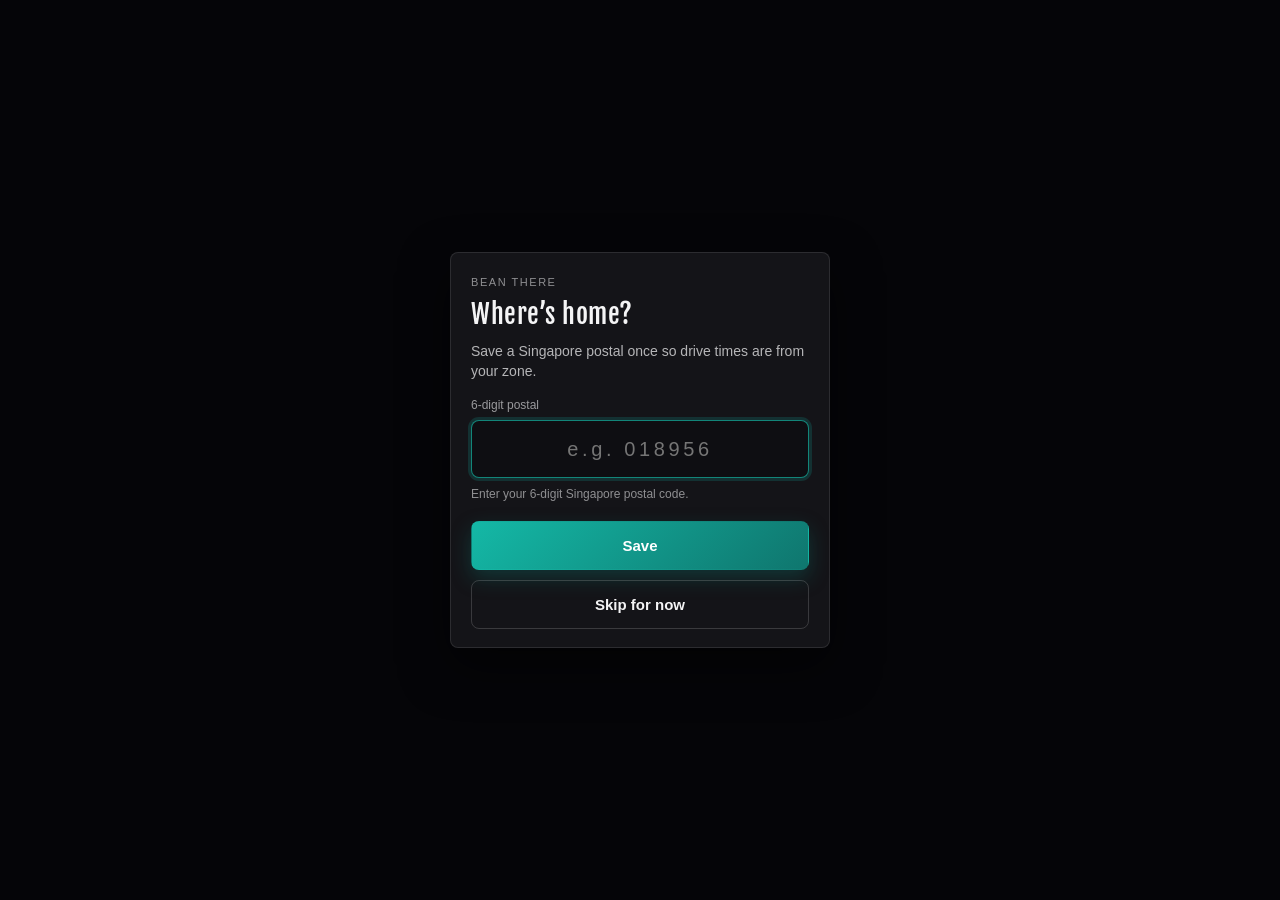
==== commit ce5ab11f: "Rebrand: Beanie Day/Bean Plans -> Bean There, new matte pin icon - New 2D matte map-pin icon with pl" ====
--- a/index.html
+++ b/index.html
@@ -4,20 +4,20 @@
   <meta charset="UTF-8" />
   <meta name="viewport" content="width=device-width, initial-scale=1, viewport-fit=cover" />
   <meta name="theme-color" content="#141418" />
-  <meta name="description" content="Beanie Day — weekly couple discovery across Singapore." />
+  <meta name="description" content="Bean There — what's on across Singapore: happy hours, cheapest pints, events, parks and near-home finds." />
   <meta name="apple-mobile-web-app-capable" content="yes" />
   <meta name="apple-mobile-web-app-status-bar-style" content="black-translucent" />
-  <meta name="apple-mobile-web-app-title" content="Bean Plans" />
+  <meta name="apple-mobile-web-app-title" content="Bean There" />
   <meta name="mobile-web-app-capable" content="yes" />
   <meta name="format-detection" content="telephone=no" />
   <link rel="preconnect" href="https://fonts.googleapis.com" />
   <link rel="preconnect" href="https://fonts.gstatic.com" crossorigin />
   <link href="https://fonts.googleapis.com/css2?family=Cantarell:ital,wght@0,400;0,700;1,400&family=Fjalla+One&display=swap" rel="stylesheet" />
   <link rel="manifest" href="manifest.json" />
-  <link rel="icon" href="icons/favicon.svg" type="image/svg+xml" />
-  <link rel="apple-touch-icon" href="icons/icon-192.svg" />
+  <link rel="icon" href="icons/favicon-32.png" sizes="32x32" type="image/png" />
+  <link rel="apple-touch-icon" href="icons/icon-180.png" />
   <link rel="stylesheet" href="css/app.css?v=1" />
-  <title>Bean Plans</title>
+  <title>Bean There</title>
   <script>
     // Ensure trailing slash on GitHub Pages project URLs so relative assets resolve
     (function () {
@@ -32,12 +32,12 @@
   <a class="skip-link" href="#main">Skip to content</a>
   <noscript>
     <div style="padding:24px;font-family:system-ui;text-align:center">
-      Beanie Day needs JavaScript enabled to load this week’s finds.
+      Bean There needs JavaScript enabled to load this week’s finds.
     </div>
   </noscript>
 
   <!-- Cinematic intro (Meat Mastery–style) -->
-  <section class="intro" id="intro" aria-label="Explore Beanie Day">
+  <section class="intro" id="intro" aria-label="Explore Bean There">
     <div class="intro-panels">
       <button type="button" class="intro-panel intro-panel-food" data-enter-tab="flavours" aria-label="Explore Food">
         <div class="intro-panel-media" style="background-image:url('https://images.unsplash.com/photo-1414235077428-338989a2e8c0?w=1200&q=80&auto=format&fit=crop')"></div>
@@ -79,9 +79,9 @@
   <header class="top-bar" id="nav-bar">
     <div class="top-bar-inner">
       <button type="button" class="brand-lockup brand-lockup-btn" id="home-btn" title="Back to explore" aria-label="Back to explore">
-        <span class="brand-mark" aria-hidden="true">🧢</span>
+        <span class="brand-mark" aria-hidden="true">📍</span>
         <div class="brand-text">
-          <p class="brand-name">Bean Plans</p>
+          <p class="brand-name">Bean There</p>
           <p class="brand-sub" id="week-label">This week</p>
         </div>
       </button>
@@ -102,7 +102,7 @@
   <div class="nav-backdrop" id="nav-backdrop" hidden></div>
   <nav class="nav-drawer" id="nav-drawer" hidden aria-label="Main menu">
     <div class="nav-drawer-inner">
-      <p class="nav-drawer-kicker">Bean Plans</p>
+      <p class="nav-drawer-kicker">Bean There</p>
       <button type="button" class="nav-drawer-item" data-nav-action="explore">
         <span aria-hidden="true">🏠</span> Explore
       </button>
@@ -207,7 +207,7 @@
   <div id="home-postal-modal" class="home-postal-modal" hidden aria-hidden="true" role="dialog" aria-modal="true" aria-labelledby="home-postal-title">
     <div class="home-postal-backdrop" id="home-postal-backdrop"></div>
     <div class="home-postal-card">
-      <p class="home-postal-kicker">Bean Plans</p>
+      <p class="home-postal-kicker">Bean There</p>
       <h2 class="home-postal-title" id="home-postal-title">Where’s home?</h2>
       <p class="home-postal-copy">Save a Singapore postal once so drive times are from your zone.</p>
       <label class="home-postal-label" for="home-postal-input">6-digit postal</label>
@@ -236,7 +236,7 @@
 
   <script src="js/beanie-guards.js?v=3" defer></script>
   <script src="js/home-postal.js?v=6" defer></script>
-  <script src="js/app.js?v=27" defer></script>
+  <script src="js/app.js?v=28" defer></script>
   <script>
     // Intro taps must work even if the baked part loader fails
     (function () {
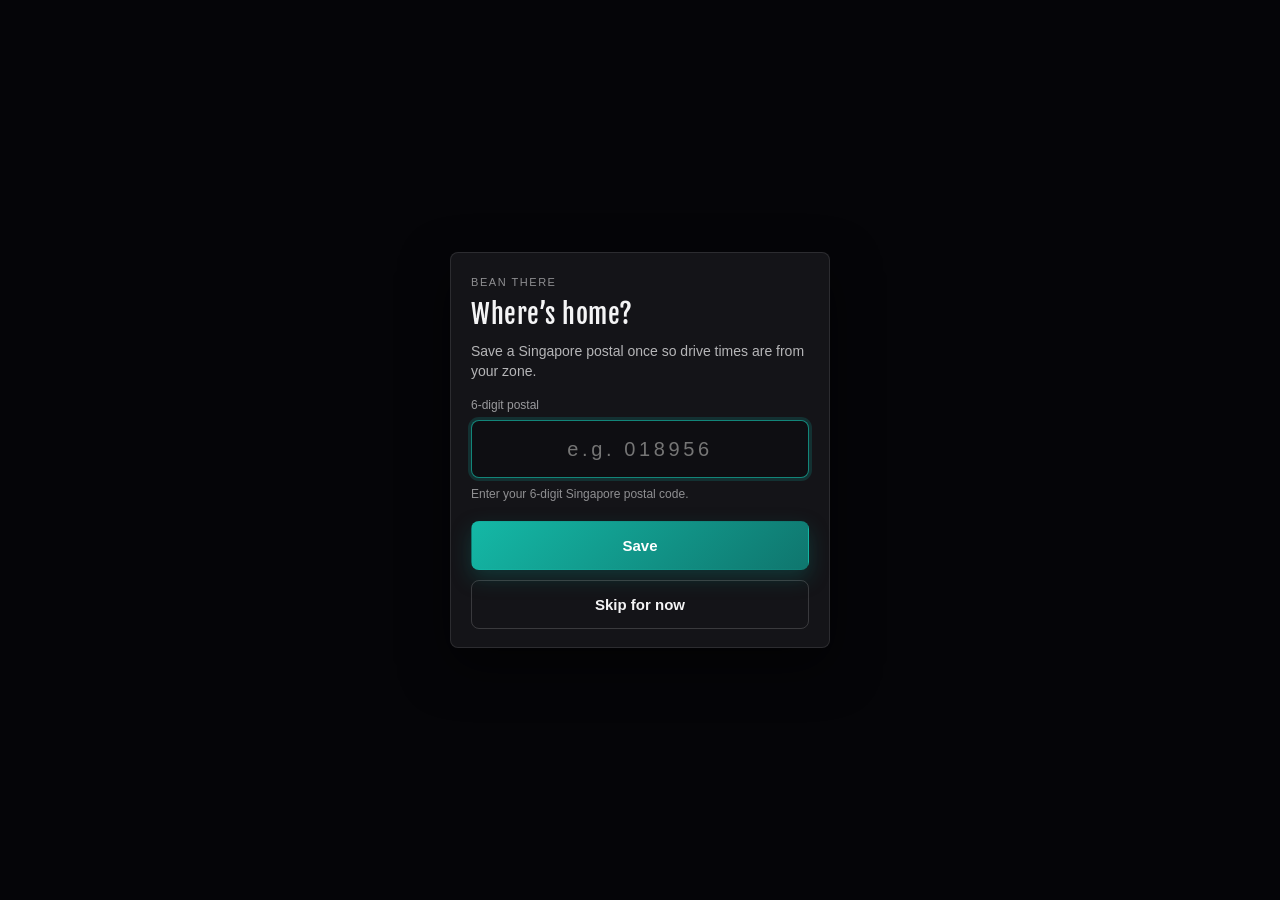
==== commit 23a5e56c: "Content-matched card photos + Causeway panel on intro - PHOTO_OVERRIDES: near-home food cards show f" ====
--- a/index.html
+++ b/index.html
@@ -16,7 +16,7 @@
   <link rel="manifest" href="manifest.json" />
   <link rel="icon" href="icons/favicon-32.png" sizes="32x32" type="image/png" />
   <link rel="apple-touch-icon" href="icons/icon-180.png" />
-  <link rel="stylesheet" href="css/app.css?v=1" />
+  <link rel="stylesheet" href="css/app.css?v=2" />
   <title>Bean There</title>
   <script>
     // Ensure trailing slash on GitHub Pages project URLs so relative assets resolve
@@ -65,6 +65,15 @@
           <p class="intro-panel-tag">GO, BROWSE & DISCOVER</p>
         </div>
       </button>
+
+      <a class="intro-panel intro-panel-causeway" href="causeway.html" aria-label="Causeway traffic — live cameras">
+        <div class="intro-panel-media" style="background-image:url('https://images.unsplash.com/photo-1465447142348-e9952c393450?w=1200&q=80&auto=format&fit=crop')"></div>
+        <div class="intro-panel-shade"></div>
+        <div class="intro-panel-copy intro-panel-copy-causeway">
+          <h2 class="intro-panel-title">Causeway</h2>
+          <p class="intro-panel-tag">LIVE TRAFFIC CAMS</p>
+        </div>
+      </a>
     </div>
 
   </section>
@@ -236,7 +245,7 @@
 
   <script src="js/beanie-guards.js?v=3" defer></script>
   <script src="js/home-postal.js?v=6" defer></script>
-  <script src="js/app.js?v=28" defer></script>
+  <script src="js/app.js?v=29" defer></script>
   <script>
     // Intro taps must work even if the baked part loader fails
     (function () {
--- a/css/app.css
+++ b/css/app.css
@@ -215,6 +215,15 @@
   text-align: right;
 }
 
+.intro-panel-copy-causeway {
+  bottom: max(28px, calc(env(safe-area-inset-bottom, 0px) + 20px));
+  text-align: left;
+}
+
+a.intro-panel {
+  text-decoration: none;
+}
+
 .intro-panel-title {
   margin: 0;
   font-size: clamp(36px, 10vw, 48px);
@@ -279,7 +288,8 @@
 
   .intro-panel-food,
   .intro-panel-drinks,
-  .intro-panel-activities {
+  .intro-panel-activities,
+  .intro-panel-causeway {
     clip-path: none;
     margin: 0;
     flex: 1;
@@ -287,24 +297,32 @@
 
   .intro-panel-food {
     clip-path: polygon(0 0, 100% 0, 92% 100%, 0 100%);
+    z-index: 4;
+  }
+
+  .intro-panel-drinks {
+    clip-path: polygon(8% 0, 100% 0, 92% 100%, 0 100%);
     z-index: 3;
-  }
-
-  .intro-panel-drinks {
+    margin-left: -4%;
+    margin-right: -4%;
+  }
+
+  .intro-panel-activities {
     clip-path: polygon(8% 0, 100% 0, 92% 100%, 0 100%);
     z-index: 2;
     margin-left: -4%;
     margin-right: -4%;
   }
 
-  .intro-panel-activities {
+  .intro-panel-causeway {
     clip-path: polygon(8% 0, 100% 0, 100% 100%, 0 100%);
     z-index: 1;
   }
 
   .intro-panel-copy-top,
   .intro-panel-copy-mid,
-  .intro-panel-copy-bottom {
+  .intro-panel-copy-bottom,
+  .intro-panel-copy-causeway {
     top: auto;
     bottom: 40px;
     text-align: left;
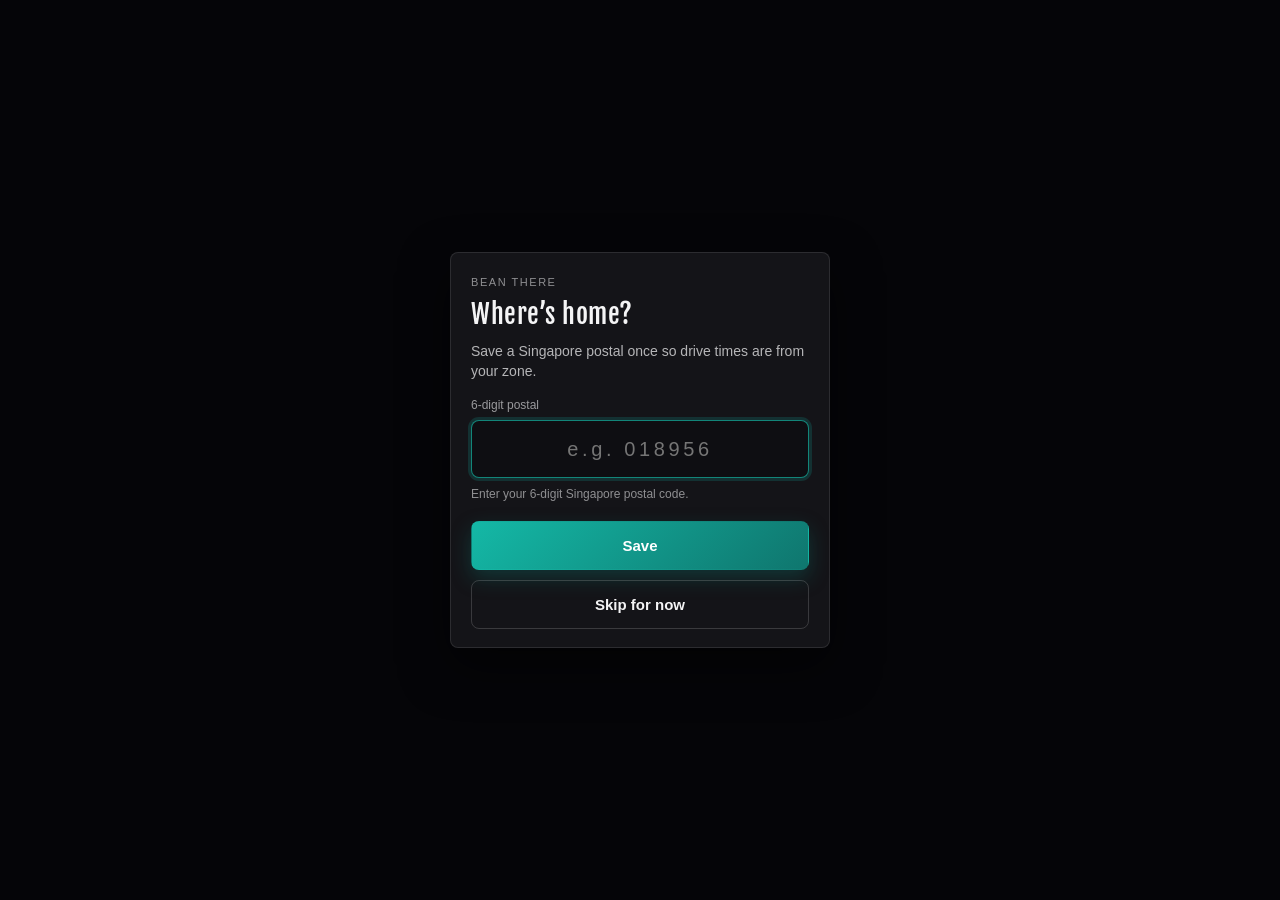
==== commit 76d9fa85: "Content-matched card photos + Causeway panel on intro - PHOTO_OVERRIDES: near-home food cards show f" ====
--- a/index.html
+++ b/index.html
@@ -16,7 +16,7 @@
   <link rel="manifest" href="manifest.json" />
   <link rel="icon" href="icons/favicon-32.png" sizes="32x32" type="image/png" />
   <link rel="apple-touch-icon" href="icons/icon-180.png" />
-  <link rel="stylesheet" href="css/app.css?v=2" />
+  <link rel="stylesheet" href="css/app.css?v=3" />
   <title>Bean There</title>
   <script>
     // Ensure trailing slash on GitHub Pages project URLs so relative assets resolve
--- a/css/app.css
+++ b/css/app.css
@@ -189,8 +189,15 @@
 }
 
 .intro-panel-activities {
+  clip-path: polygon(0 12%, 100% 0, 100% 88%, 0 100%);
+  z-index: 1;
+  margin-top: -4%;
+  margin-bottom: -8%;
+}
+
+.intro-panel-causeway {
   clip-path: polygon(0 12%, 100% 0, 100% 100%, 0 100%);
-  z-index: 1;
+  z-index: 0;
   margin-top: -4%;
 }
 
@@ -212,7 +219,7 @@
 
 .intro-panel-copy-bottom {
   bottom: max(28px, calc(env(safe-area-inset-bottom, 0px) + 20px));
-  text-align: right;
+  text-align: left;
 }
 
 .intro-panel-copy-causeway {
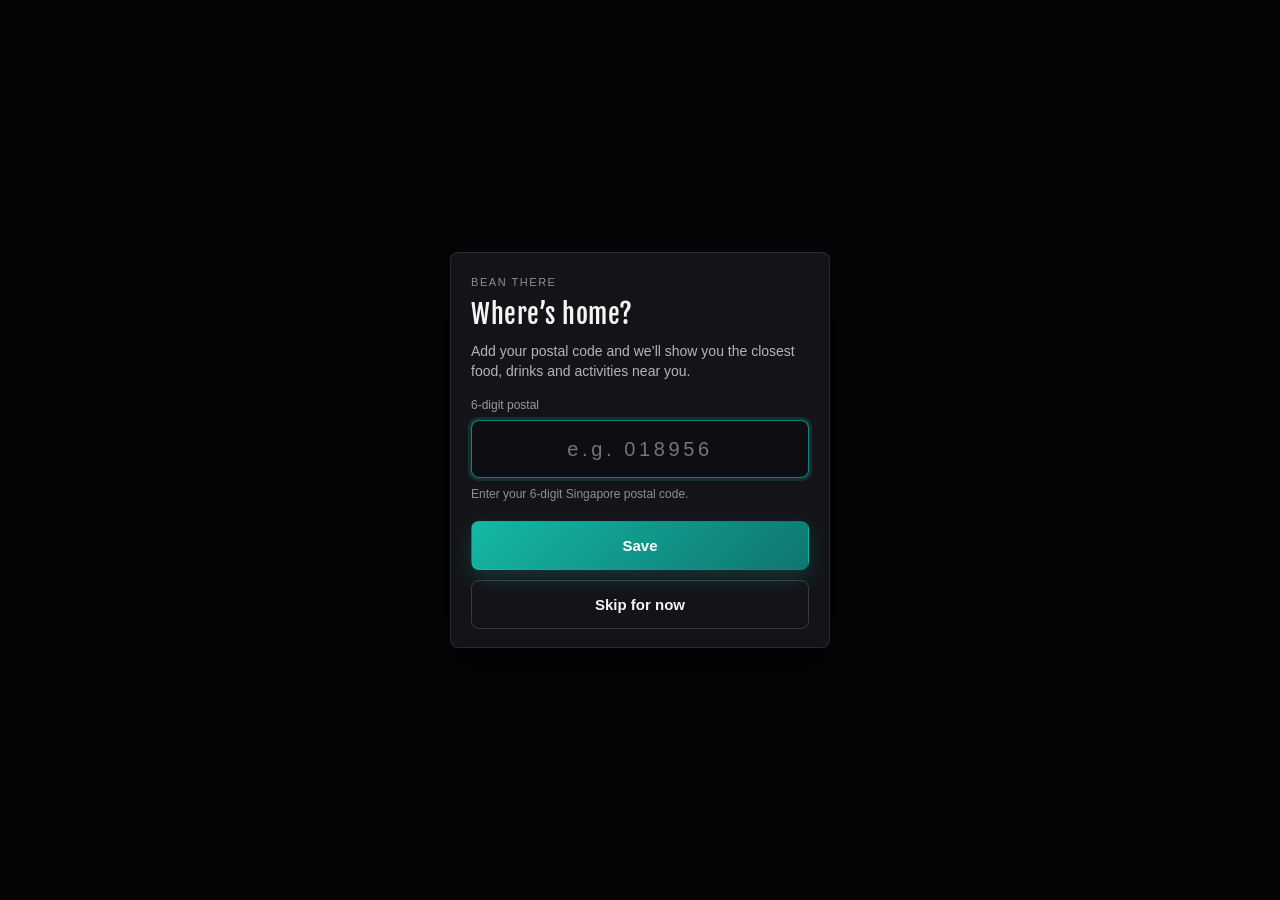
==== commit 729afc17: "Postal prompt always appears; skip is per-visit - Skip no longer persists: the postal modal now appe" ====
--- a/index.html
+++ b/index.html
@@ -218,7 +218,7 @@
     <div class="home-postal-card">
       <p class="home-postal-kicker">Bean There</p>
       <h2 class="home-postal-title" id="home-postal-title">Where’s home?</h2>
-      <p class="home-postal-copy">Save a Singapore postal once so drive times are from your zone.</p>
+      <p class="home-postal-copy">Add your postal code and we’ll show you the closest food, drinks and activities near you.</p>
       <label class="home-postal-label" for="home-postal-input">6-digit postal</label>
       <input id="home-postal-input" class="home-postal-input" type="text" inputmode="numeric" pattern="[0-9]{6}" maxlength="6" autocomplete="postal-code" placeholder="e.g. 018956" aria-describedby="home-postal-error home-postal-hint" />
       <p class="home-postal-error" id="home-postal-error" hidden role="alert"></p>
@@ -244,7 +244,7 @@
   </dialog>
 
   <script src="js/beanie-guards.js?v=3" defer></script>
-  <script src="js/home-postal.js?v=6" defer></script>
+  <script src="js/home-postal.js?v=7" defer></script>
   <script src="js/app.js?v=29" defer></script>
   <script>
     // Intro taps must work even if the baked part loader fails
